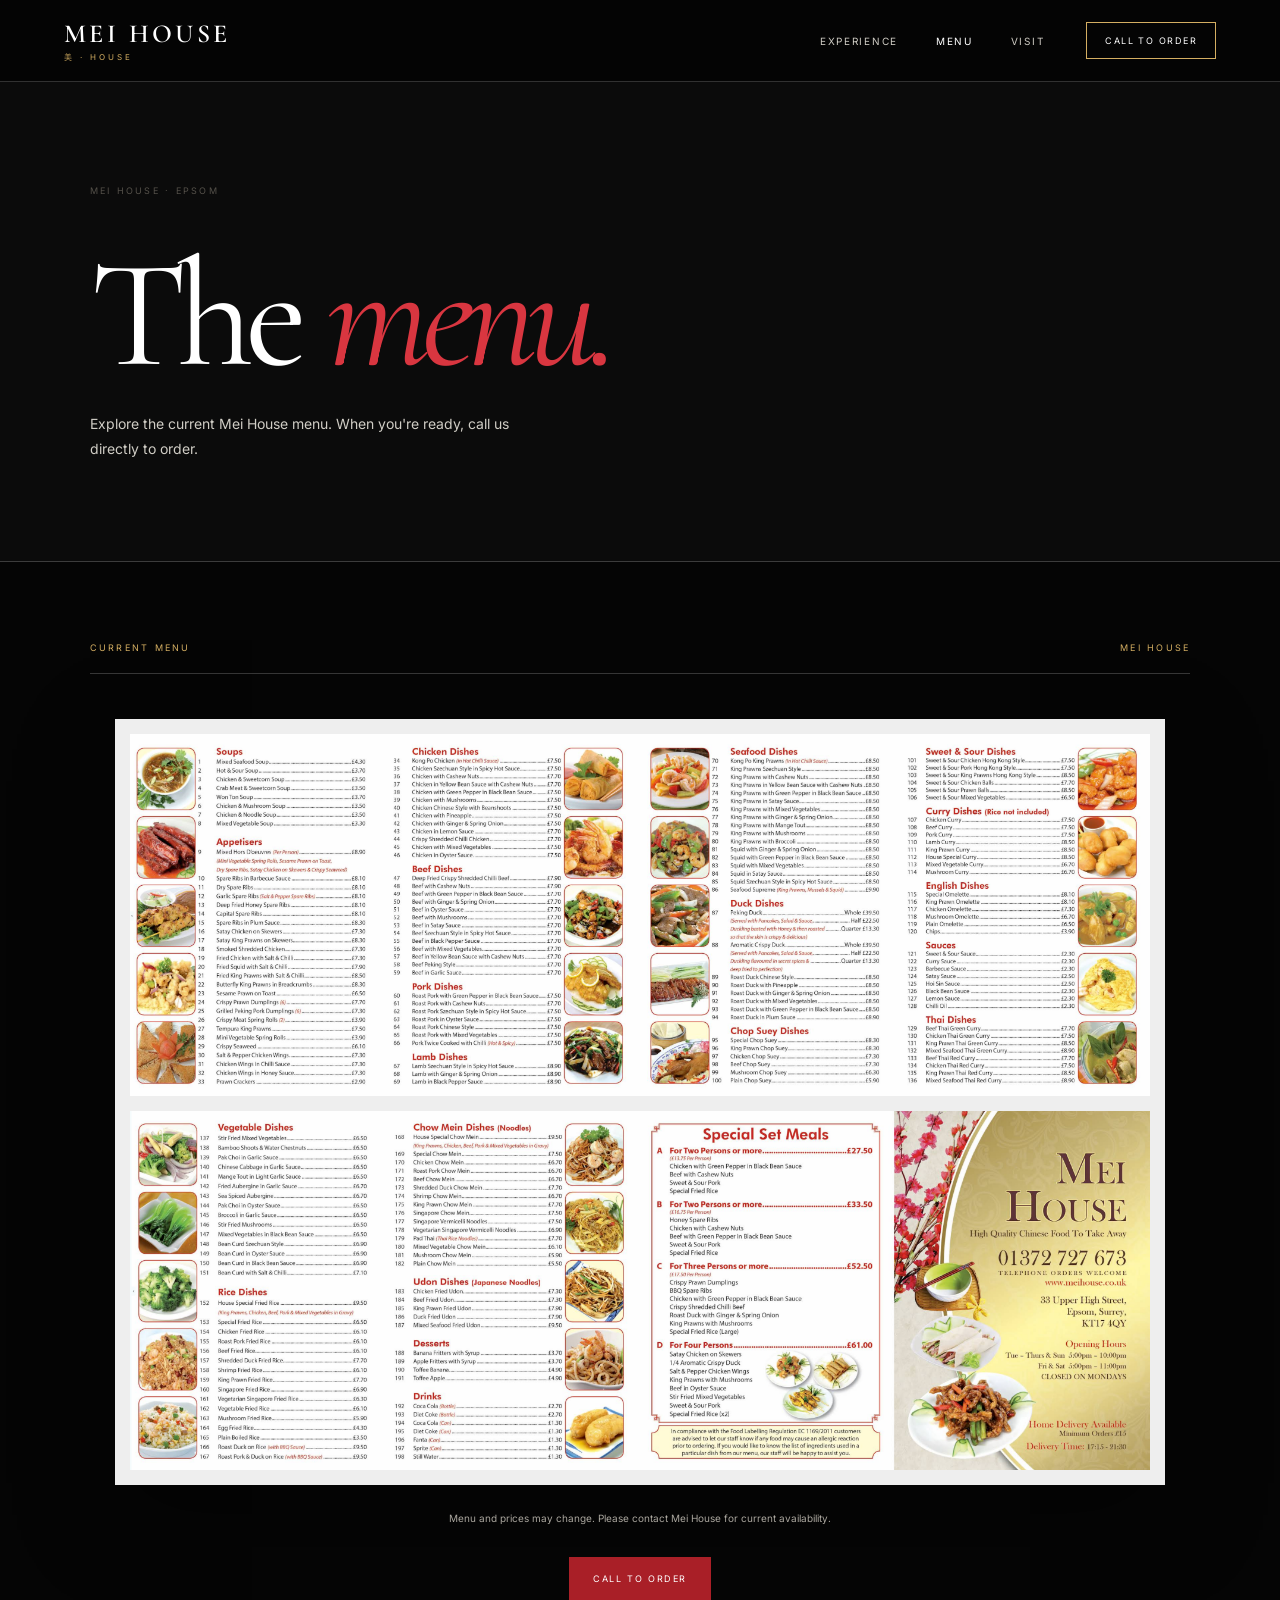
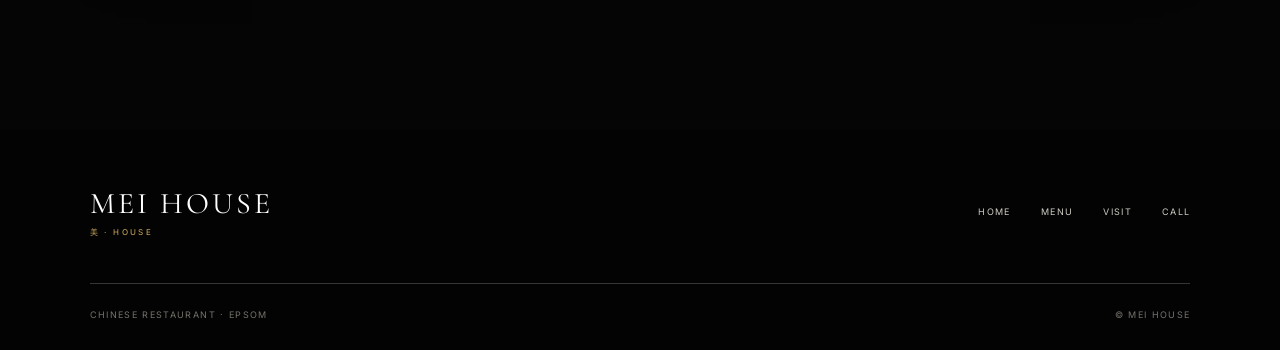
==== menu.html @ 1ab1f0ee "Add files via upload" ====
<!DOCTYPE html>
<html lang="en">

<head>

    <meta charset="UTF-8">

    <meta
        name="viewport"
        content="width=device-width, initial-scale=1.0"
    >

    <title>Menu — Mei House · Epsom</title>

    <link rel="preconnect" href="https://fonts.googleapis.com">
    <link rel="preconnect" href="https://fonts.gstatic.com" crossorigin>

    <link
        href="https://fonts.googleapis.com/css2?family=Cormorant+Garamond:wght@400;500;600;700&family=Inter:wght@400;500;600;700&display=swap"
        rel="stylesheet"
    >

    <link rel="stylesheet" href="style.css">

</head>


<body class="menu-page">


<header class="navbar">

    <a href="index.html" class="brand">

        <span>MEI HOUSE</span>

        <small>
            美 · HOUSE
        </small>

    </a>


    <nav>

        <a href="index.html#experience">
            Experience
        </a>

        <a href="menu.html" class="active">
            Menu
        </a>

        <a href="index.html#visit">
            Visit
        </a>

    </nav>


    <a
        href="tel:01372727673"
        class="nav-button"
    >
        Call to order
    </a>

</header>


<main>


<section class="menu-hero">

    <div class="section-label">
        MEI HOUSE · EPSOM
    </div>

    <h1>
        The
        <em>menu.</em>
    </h1>

    <p>
        Explore the current Mei House menu.
        When you're ready, call us directly to order.
    </p>

</section>



<section class="full-menu">


    <div class="menu-top">

        <span>
            CURRENT MENU
        </span>

        <span>
            MEI HOUSE
        </span>

    </div>



    <div class="menu-document">


        <div class="menu-page-image">

            <img
                src="images/menu.jpg"
                alt="Mei House menu — page 1"
            >

        </div>


        <div class="menu-page-image">

            <img
                src="images/menu2.jpg"
                alt="Mei House menu — page 2"
            >

        </div>


    </div>



    <p class="menu-note">

        Menu and prices may change.
        Please contact Mei House for current availability.

    </p>



    <a
        href="tel:01372727673"
        class="button red menu-call"
    >
        Call to order
    </a>


</section>


</main>



<footer>


    <div class="footer-main">


        <div class="footer-brand">

            <span>
                MEI HOUSE
            </span>

            <small>
                美 · HOUSE
            </small>

        </div>



        <div class="footer-nav">

            <a href="index.html">
                Home
            </a>

            <a href="menu.html">
                Menu
            </a>

            <a href="index.html#visit">
                Visit
            </a>

            <a href="tel:01372727673">
                Call
            </a>

        </div>


    </div>



    <div class="footer-bottom">

        <span>
            Chinese Restaurant · Epsom
        </span>

        <span>
            © <span id="year"></span> Mei House
        </span>

    </div>


</footer>



<a
    href="tel:01372727673"
    class="mobile-call"
>
    ☎ &nbsp; Call to order
</a>



<script src="script.js"></script>

</body>

</html>
---- style.css ----
:root {

    --black: #050505;
    --black-2: #0b0b0b;
    --black-3: #141414;

    --white: #ffffff;
    --cream: #f4f0e7;

    --grey: #d0cdc5;
    --muted: #aaa69e;

    --red: #a91f27;
    --red-bright: #d93640;

    --gold: #d4ae62;

    --line: rgba(255,255,255,.2);

    --serif: "Cormorant Garamond", Georgia, serif;
    --sans: "Inter", Arial, sans-serif;
}


/* =========================
   RESET
========================= */

* {
    margin: 0;
    padding: 0;
    box-sizing: border-box;
}


html {
    scroll-behavior: smooth;
}


body {
    background: var(--black);
    color: var(--white);
    font-family: var(--sans);
}


a {
    color: inherit;
    text-decoration: none;
}


img {
    display: block;
    max-width: 100%;
}


/* =========================
   NAVIGATION
========================= */

.navbar {

    position: fixed;

    top: 0;
    left: 0;

    width: 100%;
    height: 82px;

    padding: 0 5vw;

    display: flex;
    align-items: center;

    background: rgba(5,5,5,.97);

    border-bottom: 1px solid rgba(255,255,255,.18);

    backdrop-filter: blur(18px);

    z-index: 1000;
}


.brand {

    display: flex;
    flex-direction: column;

    line-height: 1;
}


.brand span {

    font-family: var(--serif);

    font-size: 26px;

    font-weight: 600;

    letter-spacing: .13em;
}


.brand small {

    margin-top: 6px;

    color: var(--gold);

    font-size: 8px;

    letter-spacing: .38em;
}


.navbar nav {

    margin-left: auto;
    margin-right: 42px;

    display: flex;

    gap: 38px;
}


.navbar nav a {

    color: var(--grey);

    font-size: 10px;

    letter-spacing: .17em;

    text-transform: uppercase;

    transition: .2s ease;
}


.navbar nav a:hover,
.navbar nav a.active {

    color: var(--white);
}


.nav-button {

    padding: 12px 18px;

    border: 1px solid var(--gold);

    color: var(--white);

    font-size: 9px;

    letter-spacing: .16em;

    text-transform: uppercase;

    transition: .25s ease;
}


.nav-button:hover {

    background: var(--gold);

    color: var(--black);
}


/* =========================
   HERO
========================= */

.hero {

    min-height: 100vh;

    position: relative;

    display: flex;
    align-items: center;

    padding: 150px 7vw 100px;

    overflow: hidden;

    background:

        radial-gradient(
            circle at 78% 45%,
            rgba(169,31,39,.28),
            transparent 27%
        ),

        linear-gradient(
            120deg,
            #050505 0%,
            #0b0b0b 65%,
            #13090a 100%
        );
}


.hero::before {

    content: "";

    position: absolute;

    width: 1px;
    height: 70%;

    right: 14%;
    top: 15%;

    background: rgba(255,255,255,.13);
}


.hero-mark {

    position: absolute;

    right: 8%;
    top: 22%;

    font-family: var(--serif);

    font-size: clamp(180px, 28vw, 420px);

    line-height: 1;

    color: rgba(212,174,98,.07);

    pointer-events: none;
}


.hero-content {

    position: relative;

    z-index: 2;

    max-width: 850px;
}


.eyebrow,
.small-title {

    font-size: 10px;

    letter-spacing: .28em;

    text-transform: uppercase;

    color: var(--gold);
}


.hero h1 {

    margin-top: 27px;

    max-width: 850px;

    font-family: var(--serif);

    font-size: clamp(65px, 9vw, 130px);

    font-weight: 400;

    line-height: .84;

    letter-spacing: -.05em;
}


.hero h1 span {

    display: block;

    color: var(--red-bright);

    font-style: italic;
}


.hero-content > p {

    max-width: 490px;

    margin-top: 36px;

    color: var(--grey);

    font-size: 15px;

    line-height: 1.8;
}


.hero-actions {

    display: flex;

    gap: 12px;

    margin-top: 40px;
}


.button {

    display: inline-flex;

    align-items: center;
    justify-content: center;

    padding: 16px 24px;

    font-size: 9px;

    letter-spacing: .18em;

    text-transform: uppercase;

    transition: .25s ease;
}


.button.red {

    background: var(--red);

    color: var(--white);
}


.button.red:hover {

    background: var(--red-bright);
}


.button.outline {

    border: 1px solid rgba(255,255,255,.42);
}


.button.outline:hover {

    background: var(--white);

    color: var(--black);
}


.hero-bottom {

    position: absolute;

    bottom: 35px;

    left: 7vw;
    right: 7vw;

    display: flex;

    align-items: center;

    gap: 18px;

    color: var(--muted);

    font-size: 9px;

    letter-spacing: .2em;

    text-transform: uppercase;
}


.line {

    width: 100px;
    height: 1px;

    background: var(--line);
}


/* =========================
   EXPERIENCE
========================= */

.experience {

    padding: 130px 7vw;

    background: var(--cream);

    color: var(--black);
}


.section-label {

    margin-bottom: 60px;

    color: #55514a;

    font-size: 9px;

    letter-spacing: .25em;

    text-transform: uppercase;
}


.experience-grid {

    display: grid;

    grid-template-columns: 1.1fr .9fr;

    gap: 12vw;
}


.experience h2,
.menu-heading h2,
.visit h2 {

    margin-top: 25px;

    font-family: var(--serif);

    font-weight: 400;

    font-size: clamp(60px, 7vw, 105px);

    line-height: .82;

    letter-spacing: -.05em;
}


.experience h2 em,
.menu-heading h2 em,
.visit h2 em {

    display: block;

    color: var(--red);

    font-style: italic;
}


.experience-copy {

    max-width: 500px;

    padding-top: 15px;
}


.big-copy {

    font-family: var(--serif);

    font-size: 34px;

    line-height: 1.05;

    margin-bottom: 28px;
}


.experience-copy > p:not(.big-copy) {

    color: #514e49;

    font-size: 14px;

    line-height: 1.85;
}


.arrow-link {

    display: inline-flex;

    gap: 18px;

    margin-top: 30px;

    padding-bottom: 8px;

    border-bottom: 1px solid currentColor;

    font-size: 9px;

    letter-spacing: .18em;

    text-transform: uppercase;
}


.arrow-link span {

    transition: transform .2s ease;
}


.arrow-link:hover span {

    transform: translateX(5px);
}


/* =========================
   STATEMENT
========================= */

.statement {

    min-height: 650px;

    display: flex;

    align-items: center;
    justify-content: center;

    padding: 100px 7vw;

    text-align: center;

    background:

        radial-gradient(
            circle at center,
            rgba(169,31,39,.2),
            transparent 40%
        ),

        var(--black-2);

    border-top: 1px solid var(--line);

    border-bottom: 1px solid var(--line);
}


.statement h2 {

    margin: 35px 0 50px;

    font-family: var(--serif);

    font-size: clamp(75px, 11vw, 160px);

    font-weight: 400;

    line-height: .72;

    letter-spacing: -.06em;
}


.statement h2 i {

    color: var(--gold);

    font-style: italic;
}


.gold-line {

    width: 80px;

    height: 1px;

    margin: auto;

    background: var(--gold);
}


.statement p:last-child {

    margin-top: 30px;

    color: var(--grey);

    font-size: 14px;
}


/* =========================
   MENU PREVIEW
========================= */

.menu-preview {

    padding: 130px 7vw;

    background: #090909;
}


.menu-heading {

    display: grid;

    grid-template-columns: 1fr .6fr;

    gap: 10vw;

    align-items: end;

    margin-bottom: 65px;
}


.menu-description {

    max-width: 370px;
}


.menu-description p {

    color: var(--grey);

    font-size: 14px;

    line-height: 1.8;
}


.menu-preview-card {

    display: block;

    padding: 12px;

    background: #050505;

    border: 1px solid var(--line);
}


.menu-image-container {

    position: relative;

    overflow: hidden;
}


.menu-image-container img {

    width: 100%;

    max-height: 650px;

    object-fit: contain;

    background: #eee;

    transition: transform .5s ease;
}


.menu-hover {

    position: absolute;

    inset: 0;

    display: flex;

    justify-content: center;
    align-items: center;

    gap: 15px;

    background: rgba(0,0,0,.68);

    opacity: 0;

    transition: .3s ease;
}


.menu-hover span {

    font-size: 10px;

    letter-spacing: .2em;
}


.menu-hover strong {

    color: var(--gold);
}


.menu-preview-card:hover .menu-hover {

    opacity: 1;
}


.menu-preview-card:hover img {

    transform: scale(1.02);
}


/* =========================
   ORDER
========================= */

.order {

    padding: 150px 7vw;

    text-align: center;

    background: var(--red);
}


.order-inner {

    max-width: 800px;

    margin: auto;
}


.order h2 {

    margin: 30px 0;

    font-family: var(--serif);

    font-size: clamp(65px, 8vw, 110px);

    font-weight: 400;

    line-height: .8;

    letter-spacing: -.05em;
}


.order h2 em {

    color: var(--white);

    font-style: italic;
}


.order-inner > p:not(.small-title) {

    max-width: 450px;

    margin: auto;

    color: #f3d9d9;

    line-height: 1.8;
}


.phone {

    display: block;

    margin: 38px 0 25px;

    font-family: var(--serif);

    font-size: 42px;
}


.button.white {

    background: var(--white);

    color: var(--black);
}


.button.white:hover {

    background: var(--cream);
}


/* =========================
   VISIT
========================= */

.visit {

    padding: 130px 7vw;

    background: var(--cream);

    color: var(--black);
}


.visit-grid {

    display: grid;

    grid-template-columns: 1fr 1fr;

    gap: 12vw;
}


.address {

    margin-top: 35px;

    color: #55514a;

    font-size: 14px;

    line-height: 1.8;
}


.opening-hours {

    padding-top: 15px;
}


.hours-row {

    display: flex;

    justify-content: space-between;

    gap: 25px;

    padding: 16px 0;

    border-bottom: 1px solid rgba(0,0,0,.16);

    font-size: 12px;
}


.hours-row:first-of-type {

    margin-top: 20px;
}


.hours-row strong {

    font-weight: 500;
}


/* =========================
   MENU PAGE
========================= */

.menu-hero {

    padding: 185px 7vw 100px;

    background: var(--black-2);

    border-bottom: 1px solid var(--line);
}


.menu-hero h1 {

    margin-top: 25px;

    font-family: var(--serif);

    font-size: clamp(80px, 12vw, 170px);

    font-weight: 400;

    line-height: .78;

    letter-spacing: -.06em;
}


.menu-hero h1 em {

    color: var(--red-bright);

    font-style: italic;
}


.menu-hero p:last-child {

    max-width: 450px;

    margin-top: 35px;

    color: var(--grey);

    font-size: 14px;

    line-height: 1.8;
}


.full-menu {

    padding: 80px 7vw 130px;

    text-align: center;
}


.menu-top {

    display: flex;

    justify-content: space-between;

    padding-bottom: 20px;

    border-bottom: 1px solid var(--line);

    color: var(--gold);

    font-size: 9px;

    letter-spacing: .25em;
}


/* BOTH MENU PHOTOS */

.menu-document {

    max-width: 1050px;

    margin: 45px auto 25px;

    padding: 15px;

    background: #eee;

    box-shadow: 0 30px 90px rgba(0,0,0,.4);
}


.menu-page-image {

    width: 100%;

    background: #fff;
}


.menu-page-image img {

    width: 100%;

    height: auto;

    display: block;
}


.menu-page-image + .menu-page-image {

    margin-top: 15px;
}


.menu-note {

    max-width: 500px;

    margin: 25px auto;

    color: var(--muted);

    font-size: 10px;

    line-height: 1.7;
}


.menu-call {

    margin-top: 5px;
}


/* =========================
   FOOTER
========================= */

footer {

    padding: 55px 7vw 30px;

    background: #030303;
}


.footer-main {

    display: flex;

    justify-content: space-between;

    align-items: center;

    padding-bottom: 45px;

    border-bottom: 1px solid var(--line);
}


.footer-brand {

    display: flex;

    flex-direction: column;
}


.footer-brand span {

    font-family: var(--serif);

    font-size: 30px;

    letter-spacing: .1em;
}


.footer-brand small {

    margin-top: 5px;

    color: var(--gold);

    font-size: 8px;

    letter-spacing: .3em;
}


.footer-nav {

    display: flex;

    gap: 30px;
}


.footer-nav a {

    color: var(--grey);

    font-size: 9px;

    letter-spacing: .15em;

    text-transform: uppercase;
}


.footer-bottom {

    display: flex;

    justify-content: space-between;

    padding-top: 25px;

    color: #77736c;

    font-size: 9px;

    letter-spacing: .15em;

    text-transform: uppercase;
}


/* =========================
   MOBILE CALL BUTTON
========================= */

.mobile-call {

    display: none;
}


/* =========================
   MOBILE
========================= */

@media (max-width: 750px) {


    .navbar {

        height: 72px;

        padding: 0 5vw;
    }


    .brand span {

        font-size: 20px;
    }


    .navbar nav {

        display: none;
    }


    .nav-button {

        padding: 10px 12px;

        font-size: 8px;
    }


    .hero {

        min-height: 850px;

        padding: 130px 6vw 100px;
    }


    .hero h1 {

        font-size: clamp(58px, 17vw, 90px);
    }


    .hero-actions {

        flex-direction: column;

        align-items: flex-start;
    }


    .hero-bottom {

        display: none;
    }


    .hero-mark {

        right: -10%;

        top: 23%;
    }


    .experience,
    .menu-preview,
    .visit {

        padding: 90px 6vw;
    }


    .experience-grid,
    .menu-heading,
    .visit-grid {

        grid-template-columns: 1fr;

        gap: 50px;
    }


    .experience h2,
    .menu-heading h2,
    .visit h2 {

        font-size: 68px;
    }


    .statement {

        min-height: 550px;
    }


    .statement h2 {

        font-size: 75px;
    }


    .order {

        padding: 110px 6vw;
    }


    .order h2 {

        font-size: 70px;
    }


    .phone {

        font-size: 31px;
    }


    .footer-main {

        flex-direction: column;

        align-items: flex-start;

        gap: 35px;
    }


    .footer-nav {

        flex-wrap: wrap;
    }


    .footer-bottom {

        flex-direction: column;

        gap: 10px;
    }


    /* MENU MOBILE */

    .menu-hero {

        padding: 150px 6vw 80px;
    }


    .full-menu {

        padding: 65px 4vw 110px;
    }


    .menu-document {

        padding: 8px;

        margin-top: 30px;
    }


    .menu-page-image + .menu-page-image {

        margin-top: 8px;
    }


    .mobile-call {

        position: fixed;

        display: flex;

        align-items: center;
        justify-content: center;

        left: 15px;
        right: 15px;
        bottom: 15px;

        z-index: 2000;

        padding: 16px;

        background: var(--red);

        border: 1px solid rgba(255,255,255,.2);

        box-shadow: 0 10px 35px rgba(0,0,0,.5);

        font-size: 9px;

        letter-spacing: .18em;

        text-transform: uppercase;
    }

}
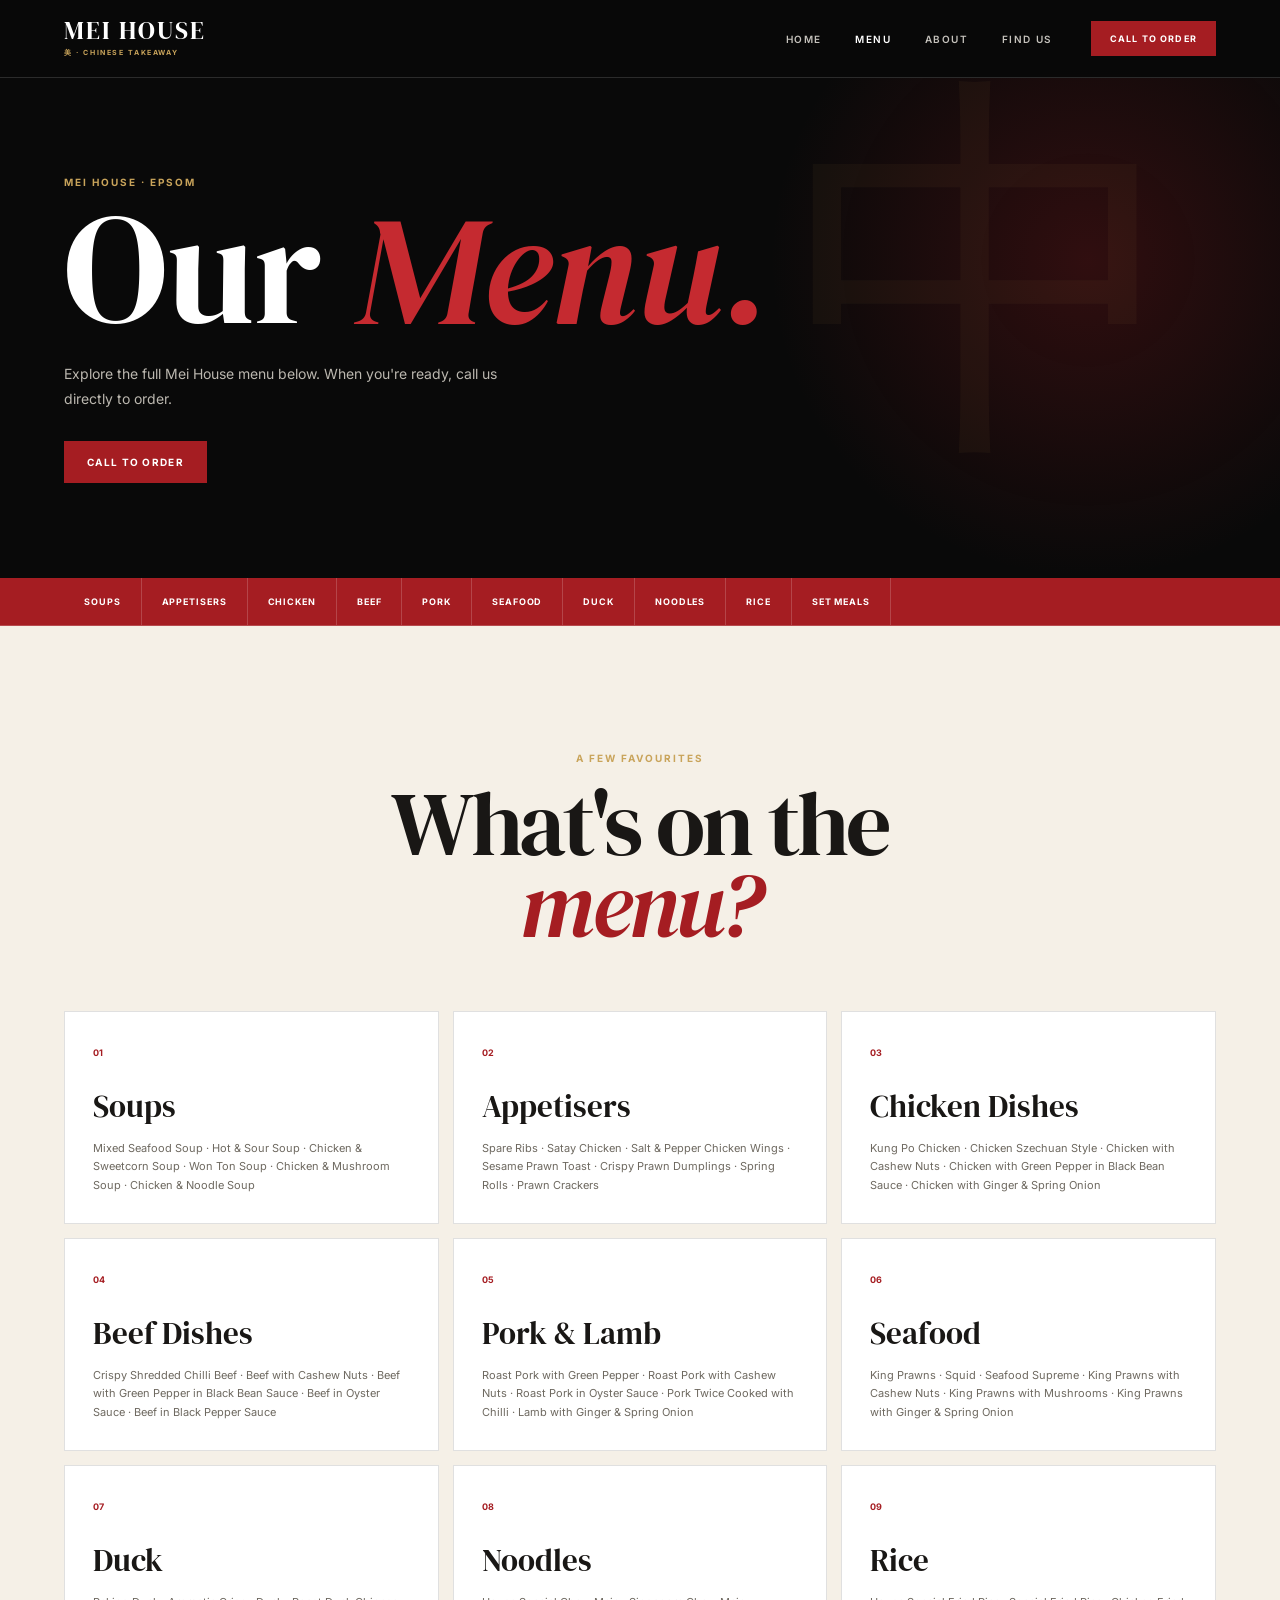
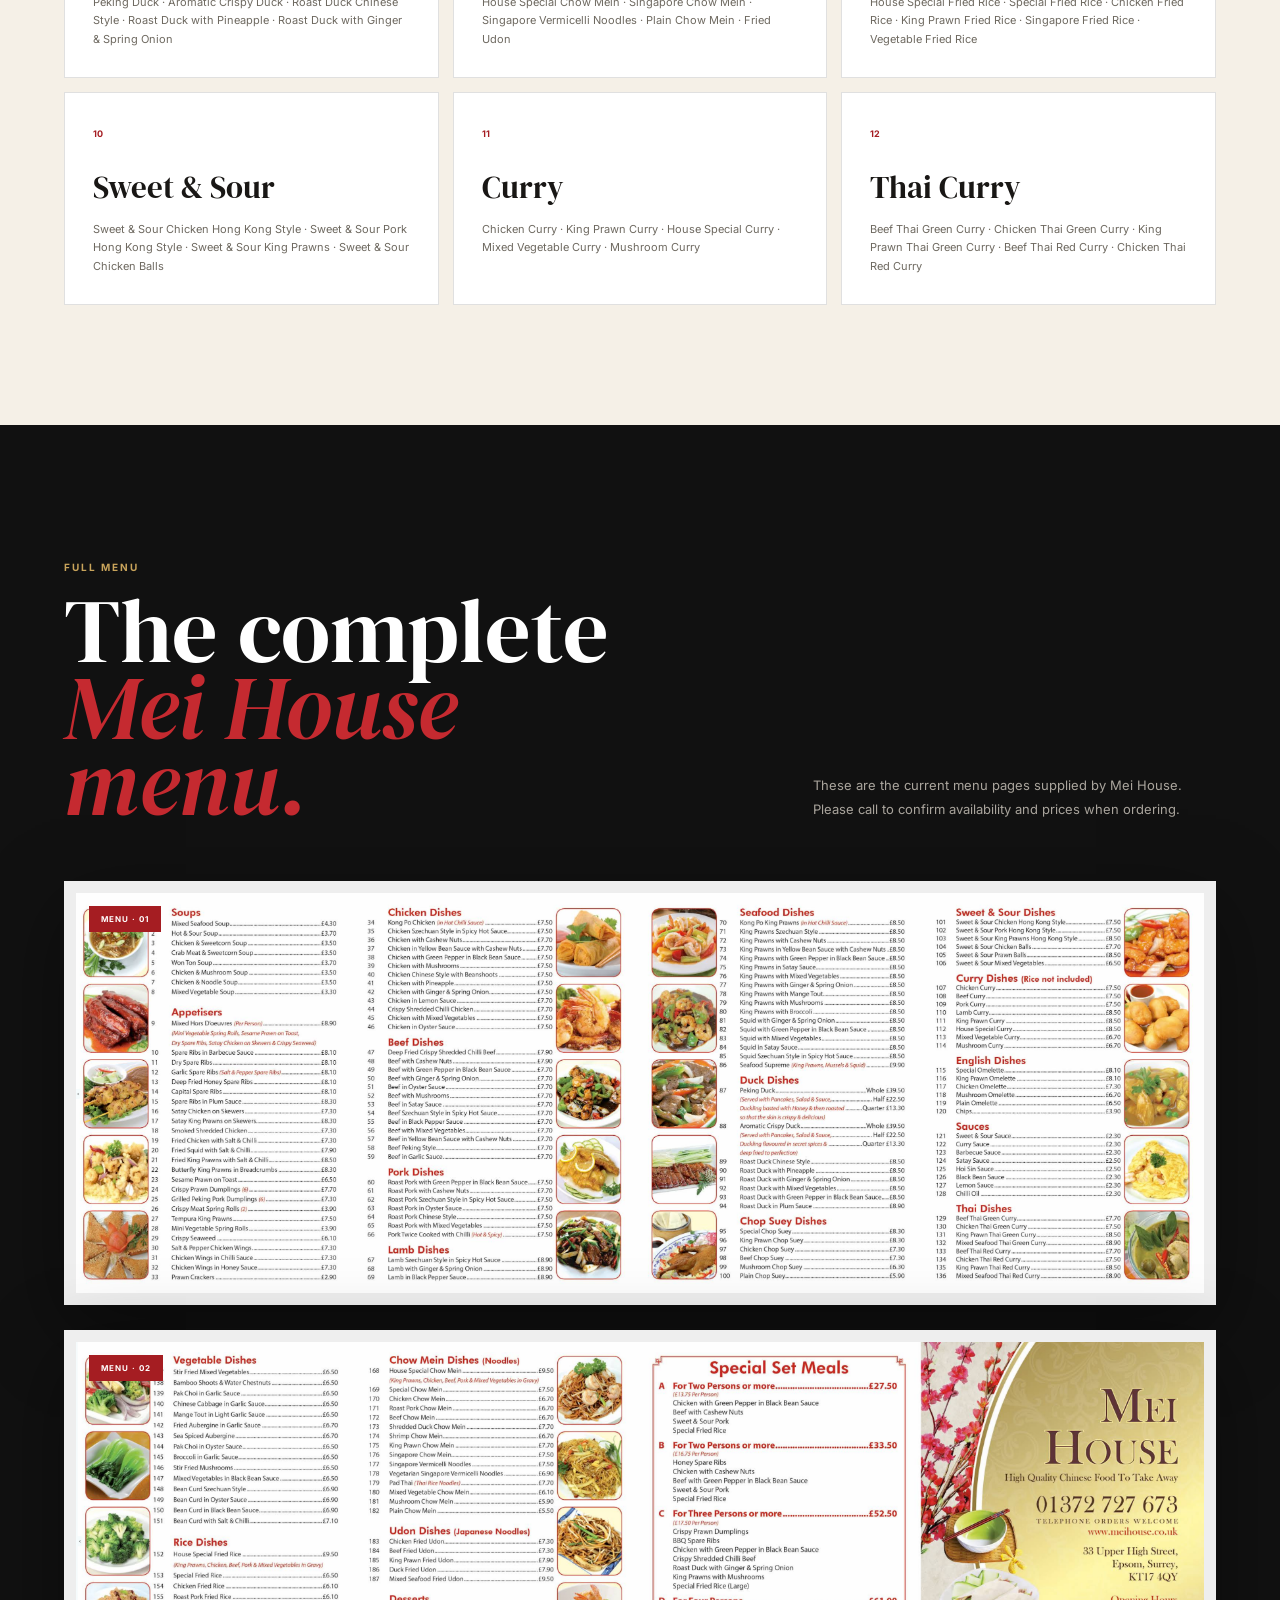
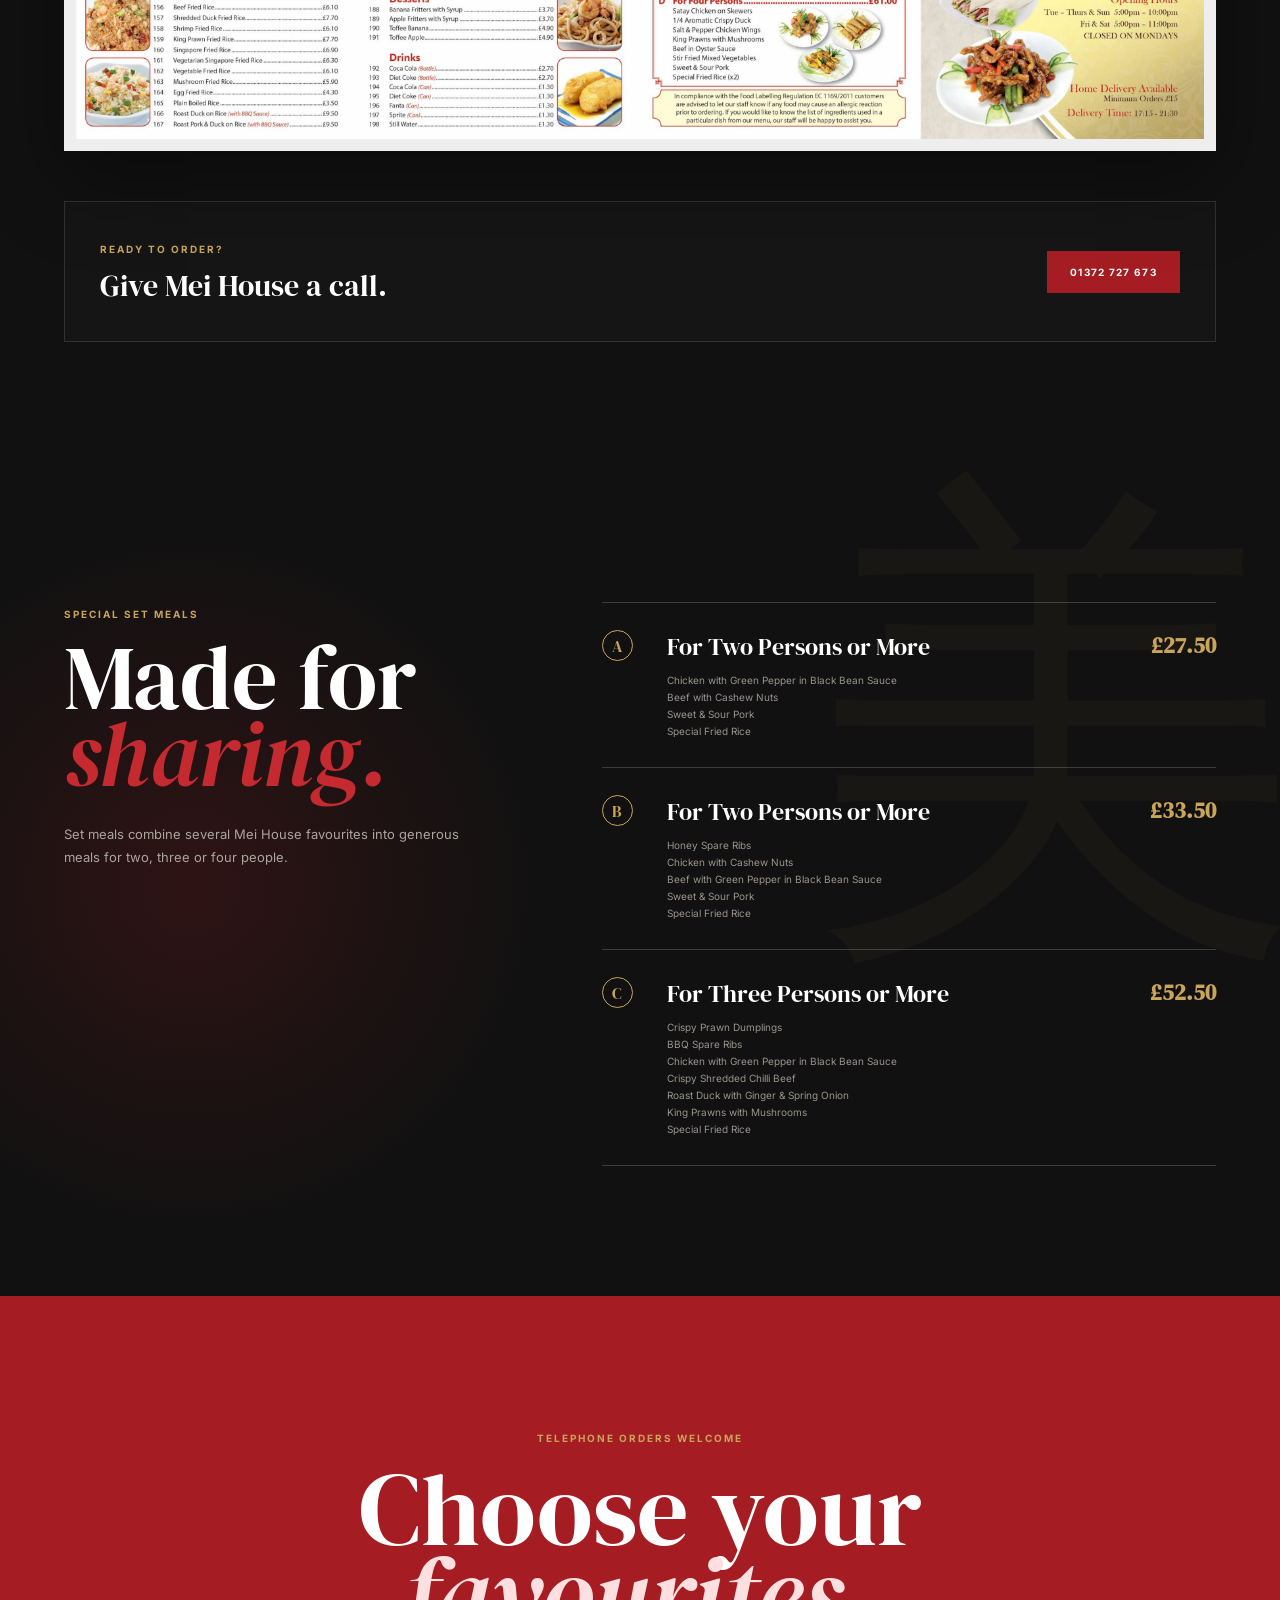
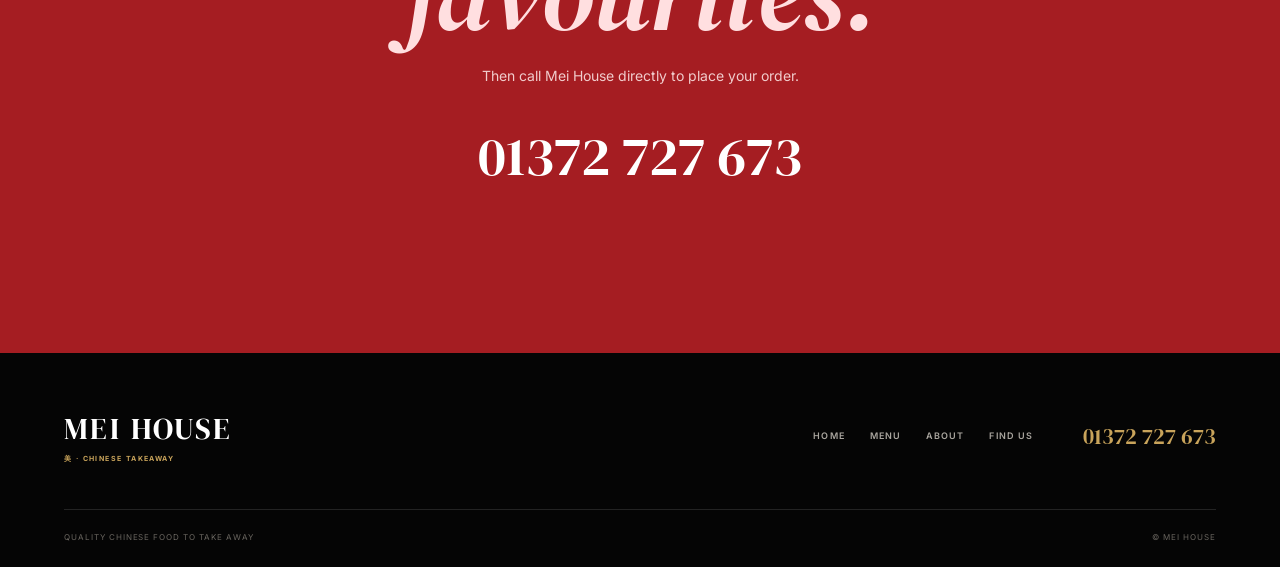
==== commit e2f8720a: "Refactor menu.html with new layout and styles Updated the menu page structure and content, including" ====
--- a/menu.html
+++ b/menu.html
@@ -10,13 +10,13 @@
         content="width=device-width, initial-scale=1.0"
     >
 
-    <title>Menu — Mei House · Epsom</title>
+    <title>Menu | Mei House Epsom</title>
 
     <link rel="preconnect" href="https://fonts.googleapis.com">
     <link rel="preconnect" href="https://fonts.gstatic.com" crossorigin>
 
     <link
-        href="https://fonts.googleapis.com/css2?family=Cormorant+Garamond:wght@400;500;600;700&family=Inter:wght@400;500;600;700&display=swap"
+        href="https://fonts.googleapis.com/css2?family=DM+Serif+Display:ital@0;1&family=Inter:wght@400;500;600;700;800&display=swap"
         rel="stylesheet"
     >
 
@@ -25,34 +25,40 @@
 </head>
 
 
-<body class="menu-page">
+<body>
 
 
 <header class="navbar">
 
-    <a href="index.html" class="brand">
-
-        <span>MEI HOUSE</span>
-
-        <small>
-            美 · HOUSE
-        </small>
+    <a href="index.html" class="logo">
+
+        <span class="logo-main">
+            MEI HOUSE
+        </span>
+
+        <span class="logo-sub">
+            美 · CHINESE TAKEAWAY
+        </span>
 
     </a>
 
 
-    <nav>
-
-        <a href="index.html#experience">
-            Experience
+    <nav class="desktop-nav">
+
+        <a href="index.html">
+            Home
         </a>
 
         <a href="menu.html" class="active">
             Menu
         </a>
 
+        <a href="index.html#about">
+            About
+        </a>
+
         <a href="index.html#visit">
-            Visit
+            Find Us
         </a>
 
     </nav>
@@ -60,97 +66,606 @@
 
     <a
         href="tel:01372727673"
-        class="nav-button"
+        class="nav-call"
     >
-        Call to order
+        Call to Order
     </a>
 
 </header>
 
 
+
 <main>
 
 
+<!-- =========================
+     MENU HERO
+========================= -->
+
 <section class="menu-hero">
 
-    <div class="section-label">
-        MEI HOUSE · EPSOM
-    </div>
-
-    <h1>
-        The
-        <em>menu.</em>
-    </h1>
-
-    <p>
-        Explore the current Mei House menu.
-        When you're ready, call us directly to order.
-    </p>
+    <div class="menu-hero-pattern">
+        中
+    </div>
+
+    <div class="section-container">
+
+        <span class="eyebrow">
+            MEI HOUSE · EPSOM
+        </span>
+
+        <h1>
+            Our
+            <em>Menu.</em>
+        </h1>
+
+        <p>
+            Explore the full Mei House menu below.
+            When you're ready, call us directly to order.
+        </p>
+
+        <a
+            href="tel:01372727673"
+            class="button button-red"
+        >
+            Call to Order
+        </a>
+
+    </div>
 
 </section>
 
 
 
-<section class="full-menu">
-
-
-    <div class="menu-top">
-
-        <span>
-            CURRENT MENU
+<!-- =========================
+     QUICK CATEGORIES
+========================= -->
+
+<section class="menu-navigation">
+
+    <div class="section-container">
+
+        <div class="menu-nav-scroll">
+
+            <a href="#soups">Soups</a>
+            <a href="#appetisers">Appetisers</a>
+            <a href="#chicken">Chicken</a>
+            <a href="#beef">Beef</a>
+            <a href="#pork">Pork</a>
+            <a href="#seafood">Seafood</a>
+            <a href="#duck">Duck</a>
+            <a href="#noodles">Noodles</a>
+            <a href="#rice">Rice</a>
+            <a href="#sets">Set Meals</a>
+
+        </div>
+
+    </div>
+
+</section>
+
+
+
+<!-- =========================
+     MENU HIGHLIGHTS
+========================= -->
+
+<section class="menu-highlights section-light">
+
+    <div class="section-container">
+
+        <div class="section-heading centered">
+
+            <span class="eyebrow">
+                A FEW FAVOURITES
+            </span>
+
+            <h2>
+                What's on the
+                <em>menu?</em>
+            </h2>
+
+        </div>
+
+
+        <div class="mini-menu-grid">
+
+
+            <div id="soups" class="mini-menu-card">
+
+                <span>01</span>
+
+                <h3>
+                    Soups
+                </h3>
+
+                <p>
+                    Mixed Seafood Soup · Hot & Sour Soup ·
+                    Chicken & Sweetcorn Soup · Won Ton Soup ·
+                    Chicken & Mushroom Soup · Chicken & Noodle Soup
+                </p>
+
+            </div>
+
+
+
+            <div id="appetisers" class="mini-menu-card">
+
+                <span>02</span>
+
+                <h3>
+                    Appetisers
+                </h3>
+
+                <p>
+                    Spare Ribs · Satay Chicken ·
+                    Salt & Pepper Chicken Wings ·
+                    Sesame Prawn Toast · Crispy Prawn Dumplings ·
+                    Spring Rolls · Prawn Crackers
+                </p>
+
+            </div>
+
+
+
+            <div id="chicken" class="mini-menu-card">
+
+                <span>03</span>
+
+                <h3>
+                    Chicken Dishes
+                </h3>
+
+                <p>
+                    Kung Po Chicken · Chicken Szechuan Style ·
+                    Chicken with Cashew Nuts · Chicken with
+                    Green Pepper in Black Bean Sauce ·
+                    Chicken with Ginger & Spring Onion
+                </p>
+
+            </div>
+
+
+
+            <div id="beef" class="mini-menu-card">
+
+                <span>04</span>
+
+                <h3>
+                    Beef Dishes
+                </h3>
+
+                <p>
+                    Crispy Shredded Chilli Beef ·
+                    Beef with Cashew Nuts · Beef with Green Pepper
+                    in Black Bean Sauce · Beef in Oyster Sauce ·
+                    Beef in Black Pepper Sauce
+                </p>
+
+            </div>
+
+
+
+            <div id="pork" class="mini-menu-card">
+
+                <span>05</span>
+
+                <h3>
+                    Pork & Lamb
+                </h3>
+
+                <p>
+                    Roast Pork with Green Pepper ·
+                    Roast Pork with Cashew Nuts ·
+                    Roast Pork in Oyster Sauce ·
+                    Pork Twice Cooked with Chilli ·
+                    Lamb with Ginger & Spring Onion
+                </p>
+
+            </div>
+
+
+
+            <div id="seafood" class="mini-menu-card">
+
+                <span>06</span>
+
+                <h3>
+                    Seafood
+                </h3>
+
+                <p>
+                    King Prawns · Squid · Seafood Supreme ·
+                    King Prawns with Cashew Nuts ·
+                    King Prawns with Mushrooms ·
+                    King Prawns with Ginger & Spring Onion
+                </p>
+
+            </div>
+
+
+
+            <div id="duck" class="mini-menu-card">
+
+                <span>07</span>
+
+                <h3>
+                    Duck
+                </h3>
+
+                <p>
+                    Peking Duck · Aromatic Crispy Duck ·
+                    Roast Duck Chinese Style ·
+                    Roast Duck with Pineapple ·
+                    Roast Duck with Ginger & Spring Onion
+                </p>
+
+            </div>
+
+
+
+            <div id="noodles" class="mini-menu-card">
+
+                <span>08</span>
+
+                <h3>
+                    Noodles
+                </h3>
+
+                <p>
+                    House Special Chow Mein ·
+                    Singapore Chow Mein ·
+                    Singapore Vermicelli Noodles ·
+                    Plain Chow Mein · Fried Udon
+                </p>
+
+            </div>
+
+
+
+            <div id="rice" class="mini-menu-card">
+
+                <span>09</span>
+
+                <h3>
+                    Rice
+                </h3>
+
+                <p>
+                    House Special Fried Rice ·
+                    Special Fried Rice · Chicken Fried Rice ·
+                    King Prawn Fried Rice · Singapore Fried Rice ·
+                    Vegetable Fried Rice
+                </p>
+
+            </div>
+
+
+
+            <div class="mini-menu-card">
+
+                <span>10</span>
+
+                <h3>
+                    Sweet & Sour
+                </h3>
+
+                <p>
+                    Sweet & Sour Chicken Hong Kong Style ·
+                    Sweet & Sour Pork Hong Kong Style ·
+                    Sweet & Sour King Prawns ·
+                    Sweet & Sour Chicken Balls
+                </p>
+
+            </div>
+
+
+
+            <div class="mini-menu-card">
+
+                <span>11</span>
+
+                <h3>
+                    Curry
+                </h3>
+
+                <p>
+                    Chicken Curry · King Prawn Curry ·
+                    House Special Curry · Mixed Vegetable Curry ·
+                    Mushroom Curry
+                </p>
+
+            </div>
+
+
+
+            <div class="mini-menu-card">
+
+                <span>12</span>
+
+                <h3>
+                    Thai Curry
+                </h3>
+
+                <p>
+                    Beef Thai Green Curry · Chicken Thai Green Curry ·
+                    King Prawn Thai Green Curry ·
+                    Beef Thai Red Curry · Chicken Thai Red Curry
+                </p>
+
+            </div>
+
+        </div>
+
+    </div>
+
+</section>
+
+
+
+<!-- =========================
+     REAL MENU
+========================= -->
+
+<section class="real-menu">
+
+    <div class="section-container">
+
+        <div class="real-menu-heading">
+
+            <div>
+
+                <span class="eyebrow">
+                    FULL MENU
+                </span>
+
+                <h2>
+                    The complete
+                    <em>Mei House menu.</em>
+                </h2>
+
+            </div>
+
+            <p>
+                These are the current menu pages supplied
+                by Mei House. Please call to confirm availability
+                and prices when ordering.
+            </p>
+
+        </div>
+
+
+        <div class="menu-images">
+
+            <div class="menu-photo">
+
+                <span class="menu-page-label">
+                    MENU · 01
+                </span>
+
+                <img
+                    src="images/menu.jpg"
+                    alt="Mei House full menu page one"
+                >
+
+            </div>
+
+
+            <div class="menu-photo">
+
+                <span class="menu-page-label">
+                    MENU · 02
+                </span>
+
+                <img
+                    src="images/menu2.jpg"
+                    alt="Mei House full menu page two"
+                >
+
+            </div>
+
+        </div>
+
+
+        <div class="menu-order">
+
+            <div>
+
+                <span class="eyebrow">
+                    READY TO ORDER?
+                </span>
+
+                <h3>
+                    Give Mei House a call.
+                </h3>
+
+            </div>
+
+
+            <a
+                href="tel:01372727673"
+                class="button button-red"
+            >
+                01372 727 673
+            </a>
+
+        </div>
+
+    </div>
+
+</section>
+
+
+
+<!-- =========================
+     SET MEALS
+========================= -->
+
+<section
+    class="sets menu-sets"
+    id="sets"
+>
+
+    <div class="set-decoration">
+        美
+    </div>
+
+    <div class="section-container">
+
+        <div class="set-grid">
+
+            <div class="set-intro">
+
+                <span class="eyebrow">
+                    SPECIAL SET MEALS
+                </span>
+
+                <h2>
+                    Made for
+                    <em>sharing.</em>
+                </h2>
+
+                <p>
+                    Set meals combine several Mei House
+                    favourites into generous meals for
+                    two, three or four people.
+                </p>
+
+            </div>
+
+
+            <div class="set-list">
+
+
+                <div class="set-item">
+
+                    <div class="set-label">
+                        A
+                    </div>
+
+                    <div>
+
+                        <h3>
+                            For Two Persons or More
+                        </h3>
+
+                        <p>
+                            Chicken with Green Pepper in Black Bean Sauce<br>
+                            Beef with Cashew Nuts<br>
+                            Sweet & Sour Pork<br>
+                            Special Fried Rice
+                        </p>
+
+                    </div>
+
+                    <strong>
+                        £27.50
+                    </strong>
+
+                </div>
+
+
+
+                <div class="set-item">
+
+                    <div class="set-label">
+                        B
+                    </div>
+
+                    <div>
+
+                        <h3>
+                            For Two Persons or More
+                        </h3>
+
+                        <p>
+                            Honey Spare Ribs<br>
+                            Chicken with Cashew Nuts<br>
+                            Beef with Green Pepper in Black Bean Sauce<br>
+                            Sweet & Sour Pork<br>
+                            Special Fried Rice
+                        </p>
+
+                    </div>
+
+                    <strong>
+                        £33.50
+                    </strong>
+
+                </div>
+
+
+
+                <div class="set-item">
+
+                    <div class="set-label">
+                        C
+                    </div>
+
+                    <div>
+
+                        <h3>
+                            For Three Persons or More
+                        </h3>
+
+                        <p>
+                            Crispy Prawn Dumplings<br>
+                            BBQ Spare Ribs<br>
+                            Chicken with Green Pepper in Black Bean Sauce<br>
+                            Crispy Shredded Chilli Beef<br>
+                            Roast Duck with Ginger & Spring Onion<br>
+                            King Prawns with Mushrooms<br>
+                            Special Fried Rice
+                        </p>
+
+                    </div>
+
+                    <strong>
+                        £52.50
+                    </strong>
+
+                </div>
+
+            </div>
+
+        </div>
+
+    </div>
+
+</section>
+
+
+
+<!-- =========================
+     ORDER
+========================= -->
+
+<section class="order-section">
+
+    <div class="order-inner">
+
+        <span class="eyebrow">
+            TELEPHONE ORDERS WELCOME
         </span>
 
-        <span>
-            MEI HOUSE
-        </span>
-
-    </div>
-
-
-
-    <div class="menu-document">
-
-
-        <div class="menu-page-image">
-
-            <img
-                src="images/menu.jpg"
-                alt="Mei House menu — page 1"
-            >
-
-        </div>
-
-
-        <div class="menu-page-image">
-
-            <img
-                src="images/menu2.jpg"
-                alt="Mei House menu — page 2"
-            >
-
-        </div>
-
-
-    </div>
-
-
-
-    <p class="menu-note">
-
-        Menu and prices may change.
-        Please contact Mei House for current availability.
-
-    </p>
-
-
-
-    <a
-        href="tel:01372727673"
-        class="button red menu-call"
-    >
-        Call to order
-    </a>
-
+        <h2>
+            Choose your
+            <em>favourites.</em>
+        </h2>
+
+        <p>
+            Then call Mei House directly to place
+            your order.
+        </p>
+
+        <a
+            href="tel:01372727673"
+            class="phone-number"
+        >
+            01372 727 673
+        </a>
+
+    </div>
 
 </section>
 
@@ -161,9 +676,7 @@
 
 <footer>
 
-
-    <div class="footer-main">
-
+    <div class="footer-container">
 
         <div class="footer-brand">
 
@@ -172,14 +685,13 @@
             </span>
 
             <small>
-                美 · HOUSE
+                美 · CHINESE TAKEAWAY
             </small>
 
         </div>
 
 
-
-        <div class="footer-nav">
+        <div class="footer-links">
 
             <a href="index.html">
                 Home
@@ -189,25 +701,31 @@
                 Menu
             </a>
 
+            <a href="index.html#about">
+                About
+            </a>
+
             <a href="index.html#visit">
-                Visit
+                Find Us
             </a>
 
-            <a href="tel:01372727673">
-                Call
-            </a>
-
-        </div>
-
-
-    </div>
-
+        </div>
+
+
+        <a
+            href="tel:01372727673"
+            class="footer-phone"
+        >
+            01372 727 673
+        </a>
+
+    </div>
 
 
     <div class="footer-bottom">
 
         <span>
-            Chinese Restaurant · Epsom
+            Quality Chinese Food To Take Away
         </span>
 
         <span>
@@ -215,7 +733,6 @@
         </span>
 
     </div>
-
 
 </footer>
 
@@ -225,13 +742,11 @@
     href="tel:01372727673"
     class="mobile-call"
 >
-    ☎ &nbsp; Call to order
+    ☎ &nbsp; CALL TO ORDER
 </a>
 
 
-
 <script src="script.js"></script>
 
 </body>
-
-</html>+</html>
--- a/style.css
+++ b/style.css
@@ -1,23 +1,28 @@
 :root {
 
-    --black: #050505;
-    --black-2: #0b0b0b;
-    --black-3: #141414;
+    --red: #a51d22;
+    --red-dark: #771418;
+    --red-light: #c52a30;
+
+    --gold: #c9a45b;
+    --gold-light: #e1c27c;
+
+    --black: #090909;
+    --black-2: #111111;
+    --black-3: #181818;
+
+    --cream: #f5f0e7;
+    --cream-2: #ebe3d5;
 
     --white: #ffffff;
-    --cream: #f4f0e7;
-
-    --grey: #d0cdc5;
-    --muted: #aaa69e;
-
-    --red: #a91f27;
-    --red-bright: #d93640;
-
-    --gold: #d4ae62;
-
-    --line: rgba(255,255,255,.2);
-
-    --serif: "Cormorant Garamond", Georgia, serif;
+
+    --text: #191715;
+    --muted: #6e6960;
+
+    --border-dark: rgba(255,255,255,.14);
+    --border-light: rgba(0,0,0,.14);
+
+    --serif: "DM Serif Display", Georgia, serif;
     --sans: "Inter", Arial, sans-serif;
 }
 
@@ -57,8 +62,82 @@
 }
 
 
+button,
+a {
+    -webkit-tap-highlight-color: transparent;
+}
+
+
 /* =========================
-   NAVIGATION
+   GLOBAL
+========================= */
+
+.section-container {
+    width: min(1180px, 90%);
+    margin: auto;
+}
+
+
+.section-light {
+    background: var(--cream);
+    color: var(--text);
+}
+
+
+.eyebrow {
+
+    display: inline-block;
+
+    color: var(--gold);
+
+    font-size: 10px;
+
+    font-weight: 700;
+
+    letter-spacing: .2em;
+
+    text-transform: uppercase;
+}
+
+
+.section-heading h2,
+.section-top h2 {
+
+    margin-top: 18px;
+
+    font-family: var(--serif);
+
+    font-size: clamp(55px, 7vw, 95px);
+
+    font-weight: 400;
+
+    line-height: .9;
+
+    letter-spacing: -.035em;
+}
+
+
+.section-heading h2 em,
+.section-top h2 em {
+
+    color: var(--red);
+
+    font-style: italic;
+}
+
+
+.section-heading.centered {
+
+    text-align: center;
+
+    max-width: 750px;
+
+    margin: 0 auto 65px;
+}
+
+
+/* =========================
+   NAVBAR
 ========================= */
 
 .navbar {
@@ -69,111 +148,193 @@
     left: 0;
 
     width: 100%;
-    height: 82px;
-
-    padding: 0 5vw;
+
+    height: 78px;
+
+    padding: 0 5%;
 
     display: flex;
+
     align-items: center;
 
-    background: rgba(5,5,5,.97);
-
-    border-bottom: 1px solid rgba(255,255,255,.18);
-
-    backdrop-filter: blur(18px);
+    background: rgba(9,9,9,.96);
+
+    border-bottom: 1px solid var(--border-dark);
+
+    backdrop-filter: blur(16px);
 
     z-index: 1000;
 }
 
 
-.brand {
+.logo {
 
     display: flex;
+
     flex-direction: column;
-
-    line-height: 1;
-}
-
-
-.brand span {
-
-    font-family: var(--serif);
-
-    font-size: 26px;
+}
+
+
+.logo-main {
+
+    font-family: var(--serif);
+
+    font-size: 25px;
+
+    line-height: .9;
+
+    letter-spacing: .08em;
+}
+
+
+.logo-sub {
+
+    margin-top: 6px;
+
+    color: var(--gold);
+
+    font-size: 7px;
+
+    font-weight: 700;
+
+    letter-spacing: .23em;
+}
+
+
+.desktop-nav {
+
+    display: flex;
+
+    gap: 34px;
+
+    margin-left: auto;
+
+    margin-right: 38px;
+}
+
+
+.desktop-nav a {
+
+    color: #c5c2bc;
+
+    font-size: 10px;
 
     font-weight: 600;
 
+    letter-spacing: .14em;
+
+    text-transform: uppercase;
+
+    transition: .2s;
+}
+
+
+.desktop-nav a:hover,
+.desktop-nav a.active {
+
+    color: var(--white);
+}
+
+
+.nav-call {
+
+    padding: 11px 18px;
+
+    background: var(--red);
+
+    border: 1px solid var(--red);
+
+    font-size: 9px;
+
+    font-weight: 700;
+
     letter-spacing: .13em;
-}
-
-
-.brand small {
-
-    margin-top: 6px;
+
+    text-transform: uppercase;
+
+    transition: .25s;
+}
+
+
+.nav-call:hover {
+
+    background: transparent;
+
+    border-color: var(--gold);
 
     color: var(--gold);
-
-    font-size: 8px;
-
-    letter-spacing: .38em;
-}
-
-
-.navbar nav {
-
-    margin-left: auto;
-    margin-right: 42px;
-
-    display: flex;
-
-    gap: 38px;
-}
-
-
-.navbar nav a {
-
-    color: var(--grey);
+}
+
+
+/* =========================
+   BUTTONS
+========================= */
+
+.button {
+
+    display: inline-flex;
+
+    align-items: center;
+
+    justify-content: center;
+
+    padding: 15px 23px;
 
     font-size: 10px;
 
-    letter-spacing: .17em;
+    font-weight: 700;
+
+    letter-spacing: .13em;
 
     text-transform: uppercase;
 
-    transition: .2s ease;
-}
-
-
-.navbar nav a:hover,
-.navbar nav a.active {
-
-    color: var(--white);
-}
-
-
-.nav-button {
-
-    padding: 12px 18px;
-
-    border: 1px solid var(--gold);
-
-    color: var(--white);
-
-    font-size: 9px;
-
-    letter-spacing: .16em;
-
-    text-transform: uppercase;
-
-    transition: .25s ease;
-}
-
-
-.nav-button:hover {
-
-    background: var(--gold);
+    transition: .25s;
+}
+
+
+.button-red {
+
+    background: var(--red);
+
+    color: white;
+}
+
+
+.button-red:hover {
+
+    background: var(--red-light);
+
+    transform: translateY(-2px);
+}
+
+
+.button-outline {
+
+    border: 1px solid rgba(255,255,255,.45);
+}
+
+
+.button-outline:hover {
+
+    background: white;
 
     color: var(--black);
+}
+
+
+.button-white {
+
+    background: white;
+
+    color: var(--red);
+}
+
+
+.button-white:hover {
+
+    background: var(--cream);
+
+    transform: translateY(-2px);
 }
 
 
@@ -183,30 +344,31 @@
 
 .hero {
 
-    min-height: 100vh;
+    min-height: 720px;
 
     position: relative;
 
     display: flex;
+
     align-items: center;
 
-    padding: 150px 7vw 100px;
-
     overflow: hidden;
 
+    padding: 150px 7% 100px;
+
     background:
 
         radial-gradient(
-            circle at 78% 45%,
-            rgba(169,31,39,.28),
-            transparent 27%
+            circle at 80% 45%,
+            rgba(165,29,34,.3),
+            transparent 25%
         ),
 
         linear-gradient(
-            120deg,
-            #050505 0%,
-            #0b0b0b 65%,
-            #13090a 100%
+            135deg,
+            #080808,
+            #15100f 60%,
+            #24090b
         );
 }
 
@@ -217,520 +379,897 @@
 
     position: absolute;
 
+    width: 600px;
+    height: 600px;
+
+    right: -260px;
+    top: -150px;
+
+    border: 1px solid rgba(201,164,91,.15);
+
+    border-radius: 50%;
+}
+
+
+.hero::after {
+
+    content: "";
+
+    position: absolute;
+
+    width: 450px;
+    height: 450px;
+
+    right: -180px;
+    top: -80px;
+
+    border: 1px solid rgba(201,164,91,.08);
+
+    border-radius: 50%;
+}
+
+
+.hero-content {
+
+    position: relative;
+
+    z-index: 3;
+
+    max-width: 780px;
+}
+
+
+.hero-kicker {
+
+    color: var(--gold);
+
+    font-size: 10px;
+
+    font-weight: 700;
+
+    letter-spacing: .22em;
+
+    text-transform: uppercase;
+}
+
+
+.hero h1 {
+
+    margin-top: 25px;
+
+    font-family: var(--serif);
+
+    font-size: clamp(65px, 9vw, 125px);
+
+    font-weight: 400;
+
+    line-height: .82;
+
+    letter-spacing: -.045em;
+}
+
+
+.hero h1 span {
+
+    display: block;
+
+    color: var(--red-light);
+
+    font-style: italic;
+}
+
+
+.hero-description {
+
+    max-width: 540px;
+
+    margin-top: 35px;
+
+    color: #d1cec8;
+
+    font-size: 15px;
+
+    line-height: 1.8;
+}
+
+
+.hero-buttons {
+
+    display: flex;
+
+    gap: 12px;
+
+    margin-top: 38px;
+}
+
+
+.hero-details {
+
+    display: flex;
+
+    align-items: center;
+
+    gap: 22px;
+
+    margin-top: 55px;
+
+    color: #aaa59d;
+}
+
+
+.hero-details div {
+
+    display: flex;
+
+    flex-direction: column;
+
+    gap: 5px;
+}
+
+
+.hero-details strong {
+
+    color: white;
+
+    font-size: 11px;
+
+    letter-spacing: .04em;
+}
+
+
+.hero-details span {
+
+    font-size: 9px;
+
+    letter-spacing: .1em;
+
+    text-transform: uppercase;
+}
+
+
+.detail-line {
+
     width: 1px;
-    height: 70%;
-
-    right: 14%;
-    top: 15%;
-
-    background: rgba(255,255,255,.13);
-}
-
-
-.hero-mark {
+
+    height: 35px;
+
+    background: rgba(255,255,255,.2);
+}
+
+
+.hero-pattern {
 
     position: absolute;
 
     right: 8%;
-    top: 22%;
-
-    font-family: var(--serif);
-
-    font-size: clamp(180px, 28vw, 420px);
+
+    top: 17%;
+
+    font-family: var(--serif);
+
+    font-size: clamp(250px, 35vw, 520px);
+
+    color: rgba(201,164,91,.06);
 
     line-height: 1;
 
-    color: rgba(212,174,98,.07);
-
     pointer-events: none;
 }
 
 
-.hero-content {
-
-    position: relative;
-
-    z-index: 2;
-
-    max-width: 850px;
-}
-
-
-.eyebrow,
-.small-title {
-
-    font-size: 10px;
-
-    letter-spacing: .28em;
-
-    text-transform: uppercase;
+.hero-badge {
+
+    position: absolute;
+
+    right: 12%;
+
+    bottom: 90px;
+
+    width: 135px;
+    height: 135px;
+
+    display: flex;
+
+    flex-direction: column;
+
+    justify-content: center;
+
+    align-items: center;
+
+    border: 1px solid rgba(201,164,91,.5);
+
+    border-radius: 50%;
 
     color: var(--gold);
-}
-
-
-.hero h1 {
-
-    margin-top: 27px;
-
-    max-width: 850px;
-
-    font-family: var(--serif);
-
-    font-size: clamp(65px, 9vw, 130px);
-
-    font-weight: 400;
-
-    line-height: .84;
-
-    letter-spacing: -.05em;
-}
-
-
-.hero h1 span {
-
-    display: block;
-
-    color: var(--red-bright);
-
-    font-style: italic;
-}
-
-
-.hero-content > p {
-
-    max-width: 490px;
-
-    margin-top: 36px;
-
-    color: var(--grey);
-
-    font-size: 15px;
-
-    line-height: 1.8;
-}
-
-
-.hero-actions {
+
+    transform: rotate(-8deg);
+}
+
+
+.hero-badge span {
+
+    font-family: var(--serif);
+
+    font-size: 24px;
+}
+
+
+.hero-badge strong {
+
+    font-family: var(--serif);
+
+    font-size: 21px;
+}
+
+
+.hero-badge small {
+
+    margin-top: 4px;
+
+    font-size: 7px;
+
+    letter-spacing: .25em;
+}
+
+
+/* =========================
+   FEATURE STRIP
+========================= */
+
+.feature-strip {
+
+    display: grid;
+
+    grid-template-columns: repeat(3, 1fr);
+
+    background: var(--red);
+
+    border-bottom: 1px solid rgba(255,255,255,.2);
+}
+
+
+.feature-item {
+
+    min-height: 105px;
 
     display: flex;
 
-    gap: 12px;
-
-    margin-top: 40px;
-}
-
-
-.button {
-
-    display: inline-flex;
+    align-items: center;
+
+    justify-content: center;
+
+    gap: 16px;
+
+    padding: 20px;
+
+    border-right: 1px solid rgba(255,255,255,.2);
+}
+
+
+.feature-item:last-child {
+
+    border-right: none;
+}
+
+
+.feature-icon {
+
+    width: 38px;
+    height: 38px;
+
+    display: flex;
 
     align-items: center;
     justify-content: center;
 
-    padding: 16px 24px;
+    border: 1px solid rgba(255,255,255,.45);
+
+    border-radius: 50%;
+
+    font-family: var(--serif);
+
+    font-size: 18px;
+}
+
+
+.feature-item div {
+
+    display: flex;
+
+    flex-direction: column;
+
+    gap: 4px;
+}
+
+
+.feature-item strong {
+
+    font-size: 11px;
+
+    text-transform: uppercase;
+
+    letter-spacing: .08em;
+}
+
+
+.feature-item span {
+
+    color: #f1cccc;
+
+    font-size: 10px;
+}
+
+
+/* =========================
+   ABOUT
+========================= */
+
+.about {
+
+    padding: 130px 0;
+}
+
+
+.about .section-container {
+
+    display: grid;
+
+    grid-template-columns: 1fr 1fr;
+
+    gap: 12vw;
+
+    align-items: center;
+}
+
+
+.about-copy {
+
+    max-width: 500px;
+}
+
+
+.large-copy {
+
+    font-family: var(--serif);
+
+    font-size: 34px;
+
+    line-height: 1.05;
+
+    margin-bottom: 25px;
+}
+
+
+.about-copy > p:not(.large-copy) {
+
+    color: var(--muted);
+
+    font-size: 14px;
+
+    line-height: 1.85;
+}
+
+
+.text-link {
+
+    display: inline-flex;
+
+    align-items: center;
+
+    gap: 15px;
+
+    margin-top: 30px;
+
+    padding-bottom: 7px;
+
+    border-bottom: 1px solid currentColor;
 
     font-size: 9px;
 
+    font-weight: 700;
+
+    letter-spacing: .15em;
+
+    text-transform: uppercase;
+}
+
+
+.text-link span {
+
+    transition: transform .2s;
+}
+
+
+.text-link:hover span {
+
+    transform: translateX(5px);
+}
+
+
+/* =========================
+   FEATURED
+========================= */
+
+.featured {
+
+    padding: 130px 0;
+
+    background: var(--black-2);
+}
+
+
+.section-top {
+
+    display: flex;
+
+    justify-content: space-between;
+
+    align-items: end;
+
+    margin-bottom: 65px;
+}
+
+
+.outline-link {
+
+    display: inline-flex;
+
+    gap: 12px;
+
+    padding: 13px 18px;
+
+    border: 1px solid rgba(255,255,255,.3);
+
+    color: #ddd;
+
+    font-size: 9px;
+
+    font-weight: 700;
+
+    letter-spacing: .15em;
+
+    text-transform: uppercase;
+
+    transition: .2s;
+}
+
+
+.outline-link:hover {
+
+    border-color: var(--gold);
+
+    color: var(--gold);
+}
+
+
+.dish-grid {
+
+    display: grid;
+
+    grid-template-columns: repeat(4, 1fr);
+
+    gap: 12px;
+}
+
+
+.dish-card {
+
+    position: relative;
+
+    min-height: 330px;
+
+    display: flex;
+
+    flex-direction: column;
+
+    justify-content: end;
+
+    padding: 28px;
+
+    overflow: hidden;
+
+    background: #171717;
+
+    border: 1px solid rgba(255,255,255,.1);
+
+    transition: .3s;
+}
+
+
+.dish-card::before {
+
+    content: "";
+
+    position: absolute;
+
+    width: 180px;
+    height: 180px;
+
+    right: -80px;
+    top: -80px;
+
+    border: 1px solid rgba(201,164,91,.15);
+
+    border-radius: 50%;
+}
+
+
+.dish-card:hover {
+
+    transform: translateY(-5px);
+
+    border-color: rgba(201,164,91,.4);
+}
+
+
+.dish-card.featured-red {
+
+    background: var(--red);
+}
+
+
+.dish-number {
+
+    position: absolute;
+
+    top: 20px;
+    right: 22px;
+
+    color: var(--gold);
+
+    font-family: var(--serif);
+
+    font-size: 20px;
+}
+
+
+.dish-content > span {
+
+    color: var(--gold);
+
+    font-size: 8px;
+
+    font-weight: 700;
+
     letter-spacing: .18em;
-
-    text-transform: uppercase;
-
-    transition: .25s ease;
-}
-
-
-.button.red {
+}
+
+
+.dish-content h3 {
+
+    margin-top: 12px;
+
+    font-family: var(--serif);
+
+    font-size: 32px;
+
+    font-weight: 400;
+
+    line-height: .95;
+}
+
+
+.dish-content p {
+
+    margin-top: 18px;
+
+    color: #aaa59d;
+
+    font-size: 11px;
+
+    line-height: 1.6;
+}
+
+
+.featured-red .dish-content p {
+
+    color: #f0caca;
+}
+
+
+.dish-content strong {
+
+    display: block;
+
+    margin-top: 20px;
+
+    color: white;
+
+    font-family: var(--serif);
+
+    font-size: 22px;
+}
+
+
+/* =========================
+   CATEGORIES
+========================= */
+
+.categories {
+
+    padding: 130px 0;
+}
+
+
+.category-grid {
+
+    display: grid;
+
+    grid-template-columns: repeat(4, 1fr);
+
+    border-top: 1px solid var(--border-light);
+
+    border-left: 1px solid var(--border-light);
+}
+
+
+.category-card {
+
+    position: relative;
+
+    min-height: 170px;
+
+    display: flex;
+
+    flex-direction: column;
+
+    justify-content: center;
+
+    padding: 25px;
+
+    border-right: 1px solid var(--border-light);
+
+    border-bottom: 1px solid var(--border-light);
+
+    transition: .25s;
+}
+
+
+.category-card:hover {
 
     background: var(--red);
 
-    color: var(--white);
-}
-
-
-.button.red:hover {
-
-    background: var(--red-bright);
-}
-
-
-.button.outline {
-
-    border: 1px solid rgba(255,255,255,.42);
-}
-
-
-.button.outline:hover {
-
-    background: var(--white);
-
-    color: var(--black);
-}
-
-
-.hero-bottom {
+    color: white;
+}
+
+
+.category-card span {
 
     position: absolute;
 
-    bottom: 35px;
-
-    left: 7vw;
-    right: 7vw;
+    top: 18px;
+    right: 20px;
+
+    color: #888;
+
+    font-size: 9px;
+
+    font-weight: 700;
+}
+
+
+.category-card strong {
+
+    font-family: var(--serif);
+
+    font-size: 32px;
+
+    font-weight: 400;
+}
+
+
+.category-card small {
+
+    margin-top: 7px;
+
+    color: var(--muted);
+
+    font-size: 10px;
+}
+
+
+.category-card:hover small {
+
+    color: #e8cccc;
+}
+
+
+.category-card b {
+
+    position: absolute;
+
+    right: 20px;
+    bottom: 18px;
+
+    font-size: 15px;
+}
+
+
+.center-button {
 
     display: flex;
 
-    align-items: center;
-
-    gap: 18px;
-
-    color: var(--muted);
-
-    font-size: 9px;
-
-    letter-spacing: .2em;
-
-    text-transform: uppercase;
-}
-
-
-.line {
-
-    width: 100px;
-    height: 1px;
-
-    background: var(--line);
+    justify-content: center;
+
+    margin-top: 50px;
 }
 
 
 /* =========================
-   EXPERIENCE
+   SET MEALS
 ========================= */
 
-.experience {
-
-    padding: 130px 7vw;
-
-    background: var(--cream);
-
-    color: var(--black);
-}
-
-
-.section-label {
-
-    margin-bottom: 60px;
-
-    color: #55514a;
-
-    font-size: 9px;
-
-    letter-spacing: .25em;
-
-    text-transform: uppercase;
-}
-
-
-.experience-grid {
+.sets {
+
+    position: relative;
+
+    overflow: hidden;
+
+    padding: 130px 0;
+
+    background:
+
+        radial-gradient(
+            circle at 15% 50%,
+            rgba(165,29,34,.2),
+            transparent 30%
+        ),
+
+        var(--black-2);
+}
+
+
+.set-decoration {
+
+    position: absolute;
+
+    right: -2%;
+
+    top: 0;
+
+    font-family: var(--serif);
+
+    font-size: 500px;
+
+    line-height: 1;
+
+    color: rgba(201,164,91,.04);
+}
+
+
+.set-grid {
+
+    position: relative;
+
+    z-index: 2;
 
     display: grid;
 
-    grid-template-columns: 1.1fr .9fr;
-
-    gap: 12vw;
-}
-
-
-.experience h2,
-.menu-heading h2,
-.visit h2 {
-
-    margin-top: 25px;
-
-    font-family: var(--serif);
+    grid-template-columns: .8fr 1.2fr;
+
+    gap: 10vw;
+}
+
+
+.set-intro h2 {
+
+    margin-top: 18px;
+
+    font-family: var(--serif);
+
+    font-size: clamp(55px, 7vw, 90px);
 
     font-weight: 400;
 
-    font-size: clamp(60px, 7vw, 105px);
-
-    line-height: .82;
-
-    letter-spacing: -.05em;
-}
-
-
-.experience h2 em,
-.menu-heading h2 em,
-.visit h2 em {
+    line-height: .85;
+}
+
+
+.set-intro h2 em {
 
     display: block;
 
-    color: var(--red);
+    color: var(--red-light);
 
     font-style: italic;
 }
 
 
-.experience-copy {
-
-    max-width: 500px;
-
-    padding-top: 15px;
-}
-
-
-.big-copy {
-
-    font-family: var(--serif);
-
-    font-size: 34px;
-
-    line-height: 1.05;
-
-    margin-bottom: 28px;
-}
-
-
-.experience-copy > p:not(.big-copy) {
-
-    color: #514e49;
-
-    font-size: 14px;
-
-    line-height: 1.85;
-}
-
-
-.arrow-link {
-
-    display: inline-flex;
-
-    gap: 18px;
+.set-intro > p {
+
+    max-width: 400px;
 
     margin-top: 30px;
 
-    padding-bottom: 8px;
-
-    border-bottom: 1px solid currentColor;
-
-    font-size: 9px;
-
-    letter-spacing: .18em;
-
-    text-transform: uppercase;
-}
-
-
-.arrow-link span {
-
-    transition: transform .2s ease;
-}
-
-
-.arrow-link:hover span {
-
-    transform: translateX(5px);
-}
-
-
-/* =========================
-   STATEMENT
-========================= */
-
-.statement {
-
-    min-height: 650px;
+    color: #aaa59d;
+
+    font-size: 13px;
+
+    line-height: 1.8;
+}
+
+
+.light-link {
+
+    color: white;
+}
+
+
+.set-list {
+
+    border-top: 1px solid rgba(255,255,255,.18);
+}
+
+
+.set-item {
+
+    display: grid;
+
+    grid-template-columns: 45px 1fr auto;
+
+    gap: 20px;
+
+    align-items: start;
+
+    padding: 27px 0;
+
+    border-bottom: 1px solid rgba(255,255,255,.18);
+}
+
+
+.set-label {
+
+    width: 31px;
+    height: 31px;
 
     display: flex;
 
     align-items: center;
     justify-content: center;
 
-    padding: 100px 7vw;
-
-    text-align: center;
-
-    background:
-
-        radial-gradient(
-            circle at center,
-            rgba(169,31,39,.2),
-            transparent 40%
-        ),
-
-        var(--black-2);
-
-    border-top: 1px solid var(--line);
-
-    border-bottom: 1px solid var(--line);
-}
-
-
-.statement h2 {
-
-    margin: 35px 0 50px;
-
-    font-family: var(--serif);
-
-    font-size: clamp(75px, 11vw, 160px);
+    border: 1px solid var(--gold);
+
+    border-radius: 50%;
+
+    color: var(--gold);
+
+    font-family: var(--serif);
+
+    font-size: 16px;
+}
+
+
+.set-item h3 {
+
+    font-family: var(--serif);
+
+    font-size: 24px;
 
     font-weight: 400;
-
-    line-height: .72;
-
-    letter-spacing: -.06em;
-}
-
-
-.statement h2 i {
+}
+
+
+.set-item p {
+
+    max-width: 520px;
+
+    margin-top: 9px;
+
+    color: #99948c;
+
+    font-size: 10px;
+
+    line-height: 1.7;
+}
+
+
+.set-item > strong {
 
     color: var(--gold);
 
-    font-style: italic;
-}
-
-
-.gold-line {
-
-    width: 80px;
-
-    height: 1px;
-
-    margin: auto;
-
-    background: var(--gold);
-}
-
-
-.statement p:last-child {
-
-    margin-top: 30px;
-
-    color: var(--grey);
-
-    font-size: 14px;
-}
-
-
-/* =========================
-   MENU PREVIEW
-========================= */
-
-.menu-preview {
-
-    padding: 130px 7vw;
-
-    background: #090909;
-}
-
-
-.menu-heading {
-
-    display: grid;
-
-    grid-template-columns: 1fr .6fr;
-
-    gap: 10vw;
-
-    align-items: end;
-
-    margin-bottom: 65px;
-}
-
-
-.menu-description {
-
-    max-width: 370px;
-}
-
-
-.menu-description p {
-
-    color: var(--grey);
-
-    font-size: 14px;
-
-    line-height: 1.8;
-}
-
-
-.menu-preview-card {
-
-    display: block;
-
-    padding: 12px;
-
-    background: #050505;
-
-    border: 1px solid var(--line);
-}
-
-
-.menu-image-container {
-
-    position: relative;
-
-    overflow: hidden;
-}
-
-
-.menu-image-container img {
-
-    width: 100%;
-
-    max-height: 650px;
-
-    object-fit: contain;
-
-    background: #eee;
-
-    transition: transform .5s ease;
-}
-
-
-.menu-hover {
-
-    position: absolute;
-
-    inset: 0;
-
-    display: flex;
-
-    justify-content: center;
-    align-items: center;
-
-    gap: 15px;
-
-    background: rgba(0,0,0,.68);
-
-    opacity: 0;
-
-    transition: .3s ease;
-}
-
-
-.menu-hover span {
-
-    font-size: 10px;
-
-    letter-spacing: .2em;
-}
-
-
-.menu-hover strong {
-
-    color: var(--gold);
-}
-
-
-.menu-preview-card:hover .menu-hover {
-
-    opacity: 1;
-}
-
-
-.menu-preview-card:hover img {
-
-    transform: scale(1.02);
+    font-family: var(--serif);
+
+    font-size: 22px;
 }
 
 
@@ -738,9 +1277,9 @@
    ORDER
 ========================= */
 
-.order {
-
-    padding: 150px 7vw;
+.order-section {
+
+    padding: 130px 7%;
 
     text-align: center;
 
@@ -756,65 +1295,51 @@
 }
 
 
-.order h2 {
+.order-section h2 {
+
+    margin-top: 22px;
+
+    font-family: var(--serif);
+
+    font-size: clamp(60px, 8vw, 110px);
+
+    font-weight: 400;
+
+    line-height: .82;
+}
+
+
+.order-section h2 em {
+
+    color: #ffdfe0;
+
+    font-style: italic;
+}
+
+
+.order-section p {
+
+    max-width: 450px;
+
+    margin: 28px auto 0;
+
+    color: #f1cccc;
+
+    font-size: 14px;
+
+    line-height: 1.7;
+}
+
+
+.phone-number {
+
+    display: block;
 
     margin: 30px 0;
 
     font-family: var(--serif);
 
-    font-size: clamp(65px, 8vw, 110px);
-
-    font-weight: 400;
-
-    line-height: .8;
-
-    letter-spacing: -.05em;
-}
-
-
-.order h2 em {
-
-    color: var(--white);
-
-    font-style: italic;
-}
-
-
-.order-inner > p:not(.small-title) {
-
-    max-width: 450px;
-
-    margin: auto;
-
-    color: #f3d9d9;
-
-    line-height: 1.8;
-}
-
-
-.phone {
-
-    display: block;
-
-    margin: 38px 0 25px;
-
-    font-family: var(--serif);
-
-    font-size: 42px;
-}
-
-
-.button.white {
-
-    background: var(--white);
-
-    color: var(--black);
-}
-
-
-.button.white:hover {
-
-    background: var(--cream);
+    font-size: clamp(35px, 5vw, 55px);
 }
 
 
@@ -824,11 +1349,7 @@
 
 .visit {
 
-    padding: 130px 7vw;
-
-    background: var(--cream);
-
-    color: var(--black);
+    padding: 130px 0;
 }
 
 
@@ -842,11 +1363,37 @@
 }
 
 
+.visit h2 {
+
+    max-width: 650px;
+
+    margin-top: 18px;
+
+    font-family: var(--serif);
+
+    font-size: clamp(55px, 7vw, 90px);
+
+    font-weight: 400;
+
+    line-height: .85;
+}
+
+
+.visit h2 em {
+
+    display: block;
+
+    color: var(--red);
+
+    font-style: italic;
+}
+
+
 .address {
 
     margin-top: 35px;
 
-    color: #55514a;
+    color: var(--muted);
 
     font-size: 14px;
 
@@ -854,9 +1401,9 @@
 }
 
 
-.opening-hours {
-
-    padding-top: 15px;
+.hours {
+
+    padding-top: 8px;
 }
 
 
@@ -866,163 +1413,395 @@
 
     justify-content: space-between;
 
+    gap: 20px;
+
+    padding: 17px 0;
+
+    border-bottom: 1px solid var(--border-light);
+
+    font-size: 11px;
+}
+
+
+.hours-row:first-of-type {
+
+    margin-top: 22px;
+}
+
+
+.hours-row strong {
+
+    font-weight: 600;
+}
+
+
+/* =========================
+   MENU PAGE HERO
+========================= */
+
+.menu-hero {
+
+    position: relative;
+
+    overflow: hidden;
+
+    padding: 170px 0 95px;
+
+    background:
+
+        radial-gradient(
+            circle at 85% 45%,
+            rgba(165,29,34,.25),
+            transparent 28%
+        ),
+
+        var(--black);
+}
+
+
+.menu-hero-pattern {
+
+    position: absolute;
+
+    right: 7%;
+    top: 70px;
+
+    font-family: var(--serif);
+
+    font-size: 400px;
+
+    color: rgba(201,164,91,.05);
+
+    line-height: 1;
+}
+
+
+.menu-hero .section-container {
+
+    position: relative;
+
+    z-index: 2;
+}
+
+
+.menu-hero h1 {
+
+    margin-top: 18px;
+
+    font-family: var(--serif);
+
+    font-size: clamp(80px, 12vw, 160px);
+
+    font-weight: 400;
+
+    line-height: .8;
+}
+
+
+.menu-hero h1 em {
+
+    color: var(--red-light);
+
+    font-style: italic;
+}
+
+
+.menu-hero p {
+
+    max-width: 480px;
+
+    margin-top: 30px;
+
+    color: #bbb7af;
+
+    font-size: 14px;
+
+    line-height: 1.8;
+}
+
+
+.menu-hero .button {
+
+    margin-top: 30px;
+}
+
+
+/* =========================
+   MENU CATEGORY NAV
+========================= */
+
+.menu-navigation {
+
+    position: sticky;
+
+    top: 78px;
+
+    z-index: 500;
+
+    background: var(--red);
+
+    border-bottom: 1px solid rgba(255,255,255,.2);
+}
+
+
+.menu-nav-scroll {
+
+    display: flex;
+
+    overflow-x: auto;
+
+    scrollbar-width: none;
+}
+
+
+.menu-nav-scroll::-webkit-scrollbar {
+
+    display: none;
+}
+
+
+.menu-nav-scroll a {
+
+    flex-shrink: 0;
+
+    padding: 18px 20px;
+
+    border-right: 1px solid rgba(255,255,255,.18);
+
+    font-size: 9px;
+
+    font-weight: 700;
+
+    letter-spacing: .1em;
+
+    text-transform: uppercase;
+}
+
+
+.menu-nav-scroll a:hover {
+
+    background: var(--red-dark);
+}
+
+
+/* =========================
+   MENU HIGHLIGHTS
+========================= */
+
+.menu-highlights {
+
+    padding: 120px 0;
+}
+
+
+.mini-menu-grid {
+
+    display: grid;
+
+    grid-template-columns: repeat(3, 1fr);
+
+    gap: 14px;
+}
+
+
+.mini-menu-card {
+
+    min-height: 210px;
+
+    padding: 28px;
+
+    background: white;
+
+    border: 1px solid rgba(0,0,0,.12);
+
+    transition: .25s;
+}
+
+
+.mini-menu-card:hover {
+
+    transform: translateY(-4px);
+
+    border-color: var(--red);
+}
+
+
+.mini-menu-card > span {
+
+    color: var(--red);
+
+    font-size: 9px;
+
+    font-weight: 700;
+}
+
+
+.mini-menu-card h3 {
+
+    margin-top: 25px;
+
+    font-family: var(--serif);
+
+    font-size: 31px;
+
+    font-weight: 400;
+}
+
+
+.mini-menu-card p {
+
+    margin-top: 12px;
+
+    color: var(--muted);
+
+    font-size: 11px;
+
+    line-height: 1.7;
+}
+
+
+/* =========================
+   REAL MENU
+========================= */
+
+.real-menu {
+
+    padding: 130px 0;
+
+    background: var(--black-2);
+}
+
+
+.real-menu-heading {
+
+    display: grid;
+
+    grid-template-columns: 1fr .65fr;
+
+    gap: 10vw;
+
+    align-items: end;
+
+    margin-bottom: 60px;
+}
+
+
+.real-menu-heading h2 {
+
+    margin-top: 18px;
+
+    font-family: var(--serif);
+
+    font-size: clamp(55px, 7vw, 90px);
+
+    font-weight: 400;
+
+    line-height: .85;
+}
+
+
+.real-menu-heading h2 em {
+
+    display: block;
+
+    color: var(--red-light);
+
+    font-style: italic;
+}
+
+
+.real-menu-heading p {
+
+    color: #aaa59d;
+
+    font-size: 13px;
+
+    line-height: 1.8;
+}
+
+
+.menu-images {
+
+    display: flex;
+
+    flex-direction: column;
+
     gap: 25px;
-
-    padding: 16px 0;
-
-    border-bottom: 1px solid rgba(0,0,0,.16);
-
-    font-size: 12px;
-}
-
-
-.hours-row:first-of-type {
-
-    margin-top: 20px;
-}
-
-
-.hours-row strong {
-
-    font-weight: 500;
-}
-
-
-/* =========================
-   MENU PAGE
-========================= */
-
-.menu-hero {
-
-    padding: 185px 7vw 100px;
-
-    background: var(--black-2);
-
-    border-bottom: 1px solid var(--line);
-}
-
-
-.menu-hero h1 {
-
-    margin-top: 25px;
-
-    font-family: var(--serif);
-
-    font-size: clamp(80px, 12vw, 170px);
+}
+
+
+.menu-photo {
+
+    position: relative;
+
+    padding: 12px;
+
+    background: #eeeeee;
+
+    box-shadow: 0 25px 80px rgba(0,0,0,.4);
+}
+
+
+.menu-photo img {
+
+    width: 100%;
+
+    height: auto;
+}
+
+
+.menu-page-label {
+
+    position: absolute;
+
+    top: 25px;
+    left: 25px;
+
+    z-index: 3;
+
+    padding: 8px 12px;
+
+    background: var(--red);
+
+    color: white;
+
+    font-size: 8px;
+
+    font-weight: 700;
+
+    letter-spacing: .13em;
+}
+
+
+.menu-order {
+
+    display: flex;
+
+    justify-content: space-between;
+
+    align-items: center;
+
+    gap: 30px;
+
+    margin-top: 50px;
+
+    padding: 35px;
+
+    background: #151515;
+
+    border: 1px solid rgba(255,255,255,.12);
+}
+
+
+.menu-order h3 {
+
+    margin-top: 8px;
+
+    font-family: var(--serif);
+
+    font-size: 30px;
 
     font-weight: 400;
-
-    line-height: .78;
-
-    letter-spacing: -.06em;
-}
-
-
-.menu-hero h1 em {
-
-    color: var(--red-bright);
-
-    font-style: italic;
-}
-
-
-.menu-hero p:last-child {
-
-    max-width: 450px;
-
-    margin-top: 35px;
-
-    color: var(--grey);
-
-    font-size: 14px;
-
-    line-height: 1.8;
-}
-
-
-.full-menu {
-
-    padding: 80px 7vw 130px;
-
-    text-align: center;
-}
-
-
-.menu-top {
-
-    display: flex;
-
-    justify-content: space-between;
-
-    padding-bottom: 20px;
-
-    border-bottom: 1px solid var(--line);
-
-    color: var(--gold);
-
-    font-size: 9px;
-
-    letter-spacing: .25em;
-}
-
-
-/* BOTH MENU PHOTOS */
-
-.menu-document {
-
-    max-width: 1050px;
-
-    margin: 45px auto 25px;
-
-    padding: 15px;
-
-    background: #eee;
-
-    box-shadow: 0 30px 90px rgba(0,0,0,.4);
-}
-
-
-.menu-page-image {
-
-    width: 100%;
-
-    background: #fff;
-}
-
-
-.menu-page-image img {
-
-    width: 100%;
-
-    height: auto;
-
-    display: block;
-}
-
-
-.menu-page-image + .menu-page-image {
-
-    margin-top: 15px;
-}
-
-
-.menu-note {
-
-    max-width: 500px;
-
-    margin: 25px auto;
-
-    color: var(--muted);
-
-    font-size: 10px;
-
-    line-height: 1.7;
-}
-
-
-.menu-call {
-
-    margin-top: 5px;
 }
 
 
@@ -1032,96 +1811,118 @@
 
 footer {
 
-    padding: 55px 7vw 30px;
-
-    background: #030303;
-}
-
-
-.footer-main {
+    padding: 55px 0 25px;
+
+    background: #050505;
+}
+
+
+.footer-container {
+
+    width: min(1180px, 90%);
+
+    margin: auto;
+
+    display: grid;
+
+    grid-template-columns: 1fr auto auto;
+
+    gap: 50px;
+
+    align-items: center;
+
+    padding-bottom: 45px;
+
+    border-bottom: 1px solid rgba(255,255,255,.12);
+}
+
+
+.footer-brand {
 
     display: flex;
 
+    flex-direction: column;
+}
+
+
+.footer-brand span {
+
+    font-family: var(--serif);
+
+    font-size: 30px;
+
+    letter-spacing: .08em;
+}
+
+
+.footer-brand small {
+
+    margin-top: 5px;
+
+    color: var(--gold);
+
+    font-size: 7px;
+
+    font-weight: 700;
+
+    letter-spacing: .2em;
+}
+
+
+.footer-links {
+
+    display: flex;
+
+    gap: 25px;
+}
+
+
+.footer-links a {
+
+    color: #aaa69f;
+
+    font-size: 9px;
+
+    font-weight: 600;
+
+    letter-spacing: .12em;
+
+    text-transform: uppercase;
+}
+
+
+.footer-phone {
+
+    color: var(--gold);
+
+    font-family: var(--serif);
+
+    font-size: 22px;
+}
+
+
+.footer-bottom {
+
+    width: min(1180px, 90%);
+
+    margin: 22px auto 0;
+
+    display: flex;
+
     justify-content: space-between;
 
-    align-items: center;
-
-    padding-bottom: 45px;
-
-    border-bottom: 1px solid var(--line);
-}
-
-
-.footer-brand {
-
-    display: flex;
-
-    flex-direction: column;
-}
-
-
-.footer-brand span {
-
-    font-family: var(--serif);
-
-    font-size: 30px;
-
-    letter-spacing: .1em;
-}
-
-
-.footer-brand small {
-
-    margin-top: 5px;
-
-    color: var(--gold);
+    color: #69655f;
 
     font-size: 8px;
 
-    letter-spacing: .3em;
-}
-
-
-.footer-nav {
-
-    display: flex;
-
-    gap: 30px;
-}
-
-
-.footer-nav a {
-
-    color: var(--grey);
-
-    font-size: 9px;
-
-    letter-spacing: .15em;
+    letter-spacing: .12em;
 
     text-transform: uppercase;
 }
 
 
-.footer-bottom {
-
-    display: flex;
-
-    justify-content: space-between;
-
-    padding-top: 25px;
-
-    color: #77736c;
-
-    font-size: 9px;
-
-    letter-spacing: .15em;
-
-    text-transform: uppercase;
-}
-
-
 /* =========================
-   MOBILE CALL BUTTON
+   MOBILE CALL
 ========================= */
 
 .mobile-call {
@@ -1134,181 +1935,304 @@
    MOBILE
 ========================= */
 
-@media (max-width: 750px) {
+@media (max-width: 850px) {
+
+    .desktop-nav {
+        display: none;
+    }
 
 
     .navbar {
 
-        height: 72px;
-
-        padding: 0 5vw;
-    }
-
-
-    .brand span {
+        height: 70px;
+
+        padding: 0 5%;
+    }
+
+
+    .nav-call {
+
+        margin-left: auto;
+
+        padding: 10px 12px;
+
+        font-size: 8px;
+    }
+
+
+    .hero {
+
+        min-height: 760px;
+
+        padding: 130px 6% 90px;
+    }
+
+
+    .hero h1 {
+
+        font-size: clamp(60px, 16vw, 95px);
+    }
+
+
+    .hero-pattern {
+
+        right: -20%;
+
+        top: 30%;
+
+        font-size: 300px;
+    }
+
+
+    .hero-badge {
+
+        display: none;
+    }
+
+
+    .hero-details {
+
+        display: none;
+    }
+
+
+    .feature-strip {
+
+        grid-template-columns: 1fr;
+    }
+
+
+    .feature-item {
+
+        justify-content: flex-start;
+
+        padding-left: 8%;
+    }
+
+
+    .feature-item {
+
+        border-right: none;
+
+        border-bottom: 1px solid rgba(255,255,255,.2);
+    }
+
+
+    .about,
+    .featured,
+    .categories,
+    .sets,
+    .menu-highlights,
+    .real-menu,
+    .visit {
+
+        padding: 90px 0;
+    }
+
+
+    .about .section-container,
+    .visit-grid,
+    .set-grid,
+    .real-menu-heading {
+
+        grid-template-columns: 1fr;
+
+        gap: 55px;
+    }
+
+
+    .section-heading h2,
+    .section-top h2 {
+
+        font-size: 65px;
+    }
+
+
+    .section-top {
+
+        align-items: flex-start;
+
+        flex-direction: column;
+
+        gap: 25px;
+    }
+
+
+    .dish-grid {
+
+        grid-template-columns: 1fr 1fr;
+    }
+
+
+    .category-grid {
+
+        grid-template-columns: 1fr 1fr;
+    }
+
+
+    .mini-menu-grid {
+
+        grid-template-columns: 1fr 1fr;
+    }
+
+
+    .menu-order {
+
+        flex-direction: column;
+
+        align-items: flex-start;
+    }
+
+
+    .footer-container {
+
+        grid-template-columns: 1fr;
+
+        gap: 30px;
+    }
+
+
+    .footer-links {
+
+        flex-wrap: wrap;
+    }
+
+
+    .footer-bottom {
+
+        flex-direction: column;
+
+        gap: 10px;
+    }
+
+}
+
+
+@media (max-width: 550px) {
+
+    .logo-main {
+
+        font-size: 21px;
+    }
+
+
+    .logo-sub {
+
+        font-size: 6px;
+    }
+
+
+    .nav-call {
+
+        font-size: 7px;
+    }
+
+
+    .hero {
+
+        min-height: 700px;
+    }
+
+
+    .hero h1 {
+
+        font-size: 61px;
+    }
+
+
+    .hero-description {
+
+        font-size: 13px;
+    }
+
+
+    .hero-buttons {
+
+        flex-direction: column;
+
+        align-items: flex-start;
+    }
+
+
+    .button {
+
+        width: auto;
+
+        min-height: 48px;
+    }
+
+
+    .dish-grid,
+    .category-grid,
+    .mini-menu-grid {
+
+        grid-template-columns: 1fr;
+    }
+
+
+    .dish-card {
+
+        min-height: 290px;
+    }
+
+
+    .section-heading h2,
+    .section-top h2,
+    .visit h2,
+    .real-menu-heading h2 {
+
+        font-size: 58px;
+    }
+
+
+    .set-item {
+
+        grid-template-columns: 35px 1fr;
+
+        gap: 14px;
+    }
+
+
+    .set-item > strong {
+
+        grid-column: 2;
+
+        margin-top: -5px;
+    }
+
+
+    .menu-hero h1 {
+
+        font-size: 85px;
+    }
+
+
+    .menu-navigation {
+
+        top: 70px;
+    }
+
+
+    .menu-nav-scroll a {
+
+        padding: 16px 14px;
+
+        font-size: 8px;
+    }
+
+
+    .menu-order {
+
+        padding: 25px;
+    }
+
+
+    .footer-phone {
 
         font-size: 20px;
     }
 
 
-    .navbar nav {
-
-        display: none;
-    }
-
-
-    .nav-button {
-
-        padding: 10px 12px;
-
-        font-size: 8px;
-    }
-
-
-    .hero {
-
-        min-height: 850px;
-
-        padding: 130px 6vw 100px;
-    }
-
-
-    .hero h1 {
-
-        font-size: clamp(58px, 17vw, 90px);
-    }
-
-
-    .hero-actions {
-
-        flex-direction: column;
-
-        align-items: flex-start;
-    }
-
-
-    .hero-bottom {
-
-        display: none;
-    }
-
-
-    .hero-mark {
-
-        right: -10%;
-
-        top: 23%;
-    }
-
-
-    .experience,
-    .menu-preview,
-    .visit {
-
-        padding: 90px 6vw;
-    }
-
-
-    .experience-grid,
-    .menu-heading,
-    .visit-grid {
-
-        grid-template-columns: 1fr;
-
-        gap: 50px;
-    }
-
-
-    .experience h2,
-    .menu-heading h2,
-    .visit h2 {
-
-        font-size: 68px;
-    }
-
-
-    .statement {
-
-        min-height: 550px;
-    }
-
-
-    .statement h2 {
-
-        font-size: 75px;
-    }
-
-
-    .order {
-
-        padding: 110px 6vw;
-    }
-
-
-    .order h2 {
-
-        font-size: 70px;
-    }
-
-
-    .phone {
-
-        font-size: 31px;
-    }
-
-
-    .footer-main {
-
-        flex-direction: column;
-
-        align-items: flex-start;
-
-        gap: 35px;
-    }
-
-
-    .footer-nav {
-
-        flex-wrap: wrap;
-    }
-
-
-    .footer-bottom {
-
-        flex-direction: column;
-
-        gap: 10px;
-    }
-
-
-    /* MENU MOBILE */
-
-    .menu-hero {
-
-        padding: 150px 6vw 80px;
-    }
-
-
-    .full-menu {
-
-        padding: 65px 4vw 110px;
-    }
-
-
-    .menu-document {
-
-        padding: 8px;
-
-        margin-top: 30px;
-    }
-
-
-    .menu-page-image + .menu-page-image {
-
-        margin-top: 8px;
-    }
-
-
     .mobile-call {
 
         position: fixed;
@@ -1316,6 +2240,7 @@
         display: flex;
 
         align-items: center;
+
         justify-content: center;
 
         left: 15px;
@@ -1328,15 +2253,17 @@
 
         background: var(--red);
 
-        border: 1px solid rgba(255,255,255,.2);
-
-        box-shadow: 0 10px 35px rgba(0,0,0,.5);
+        border: 1px solid rgba(255,255,255,.3);
+
+        box-shadow: 0 10px 30px rgba(0,0,0,.45);
+
+        color: white;
 
         font-size: 9px;
 
-        letter-spacing: .18em;
-
-        text-transform: uppercase;
-    }
-
-}+        font-weight: 700;
+
+        letter-spacing: .17em;
+    }
+
+}
